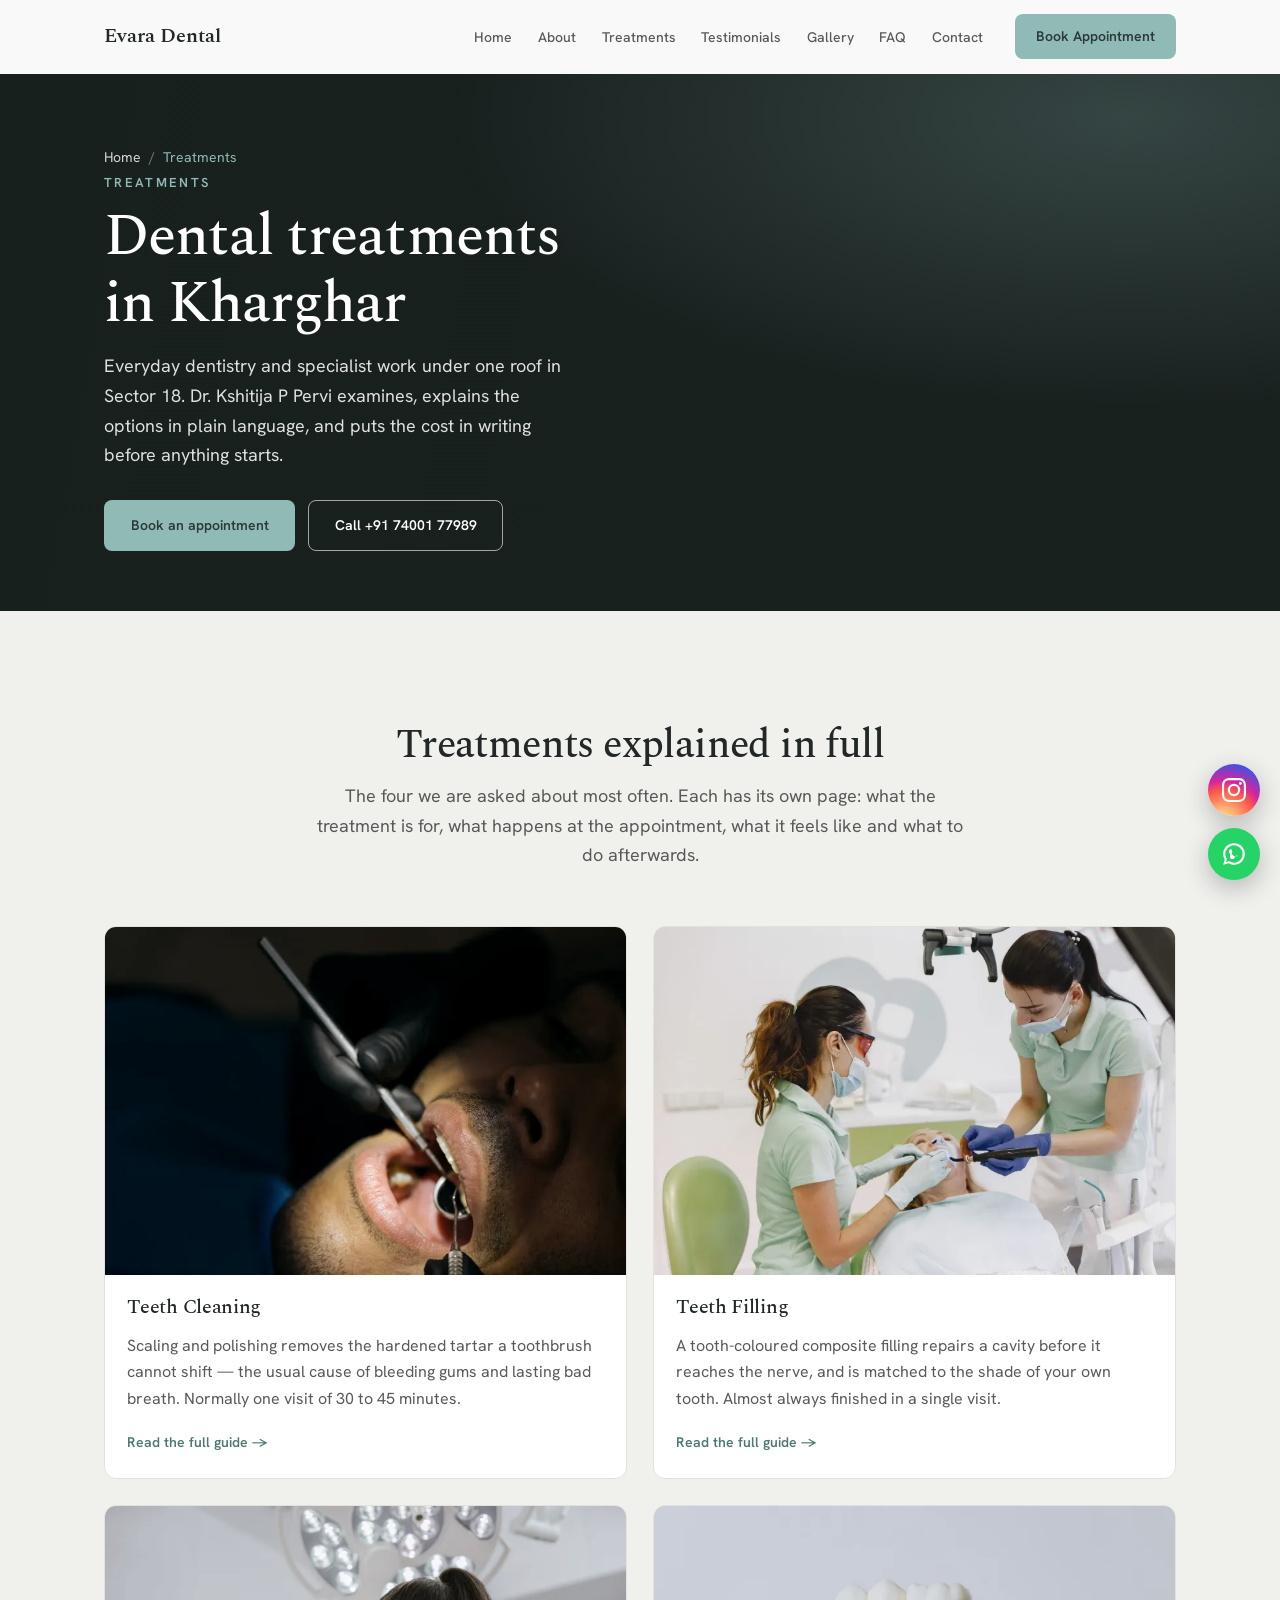
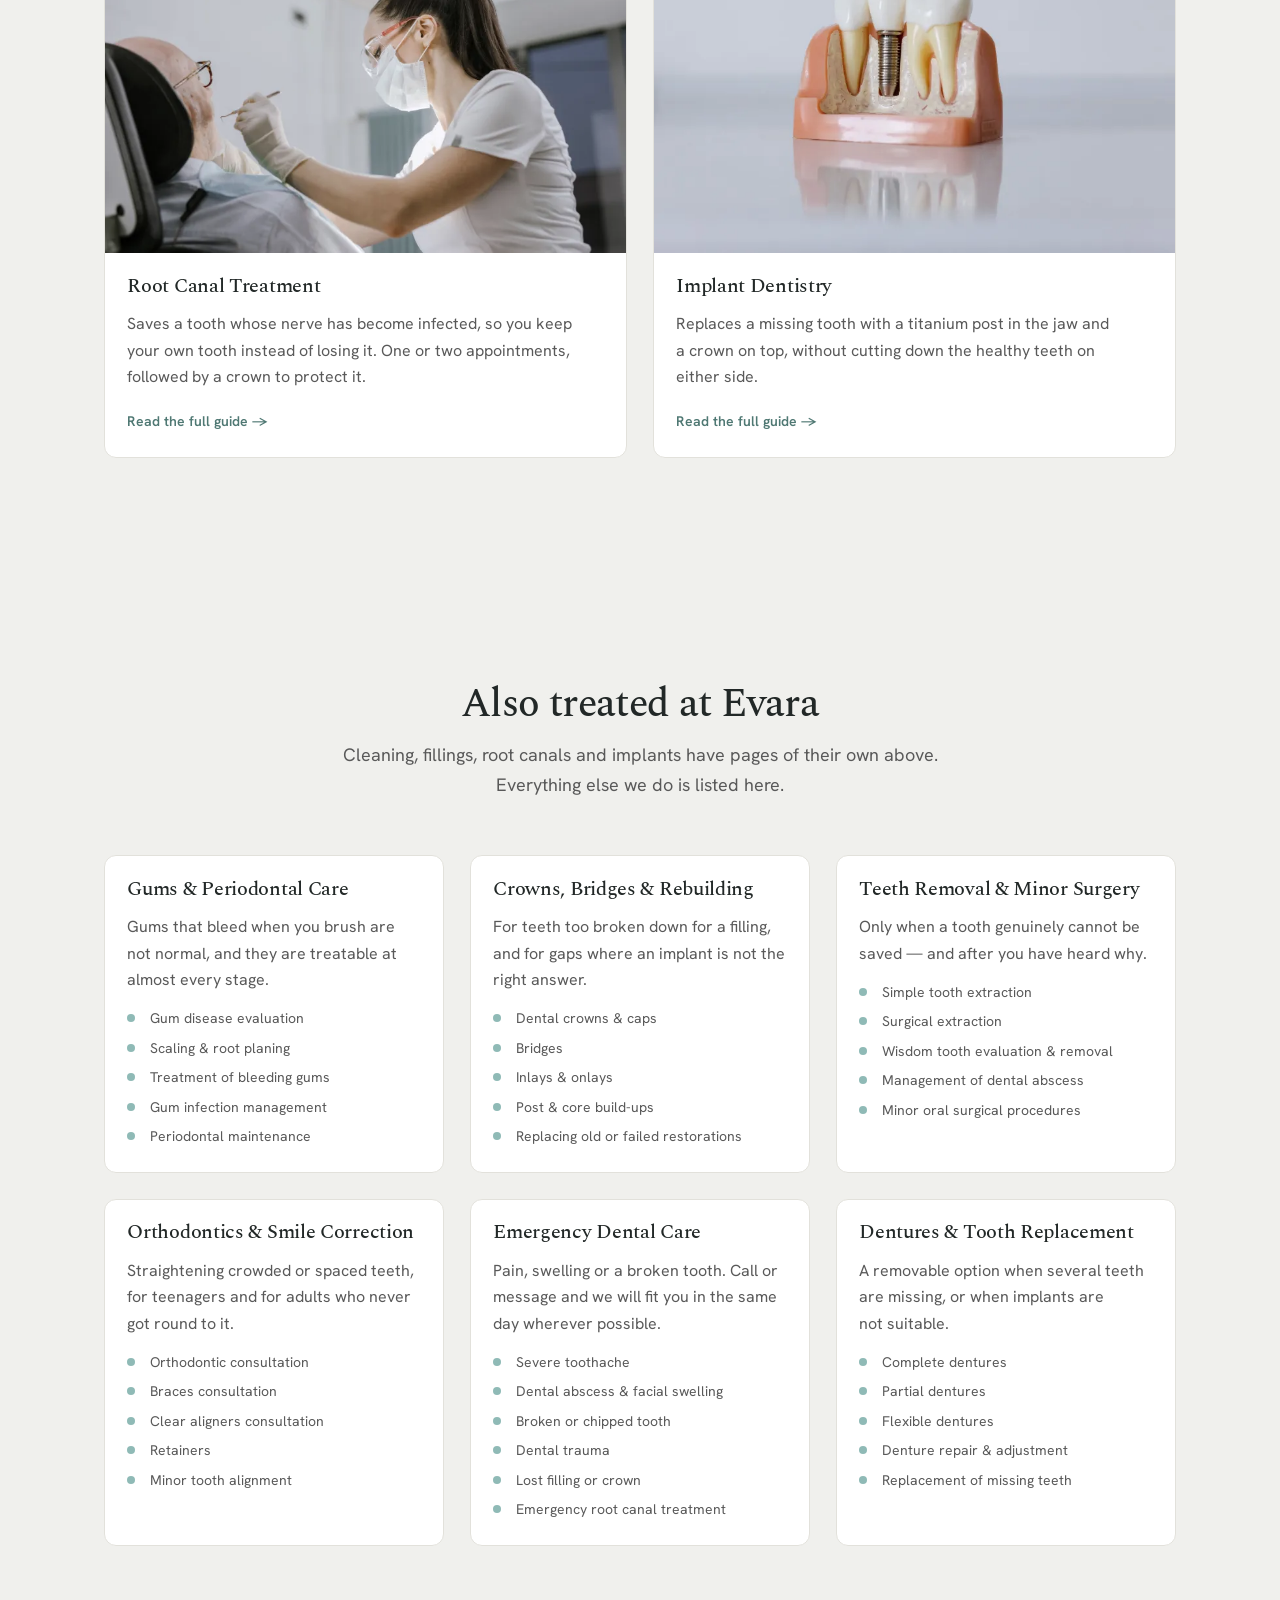
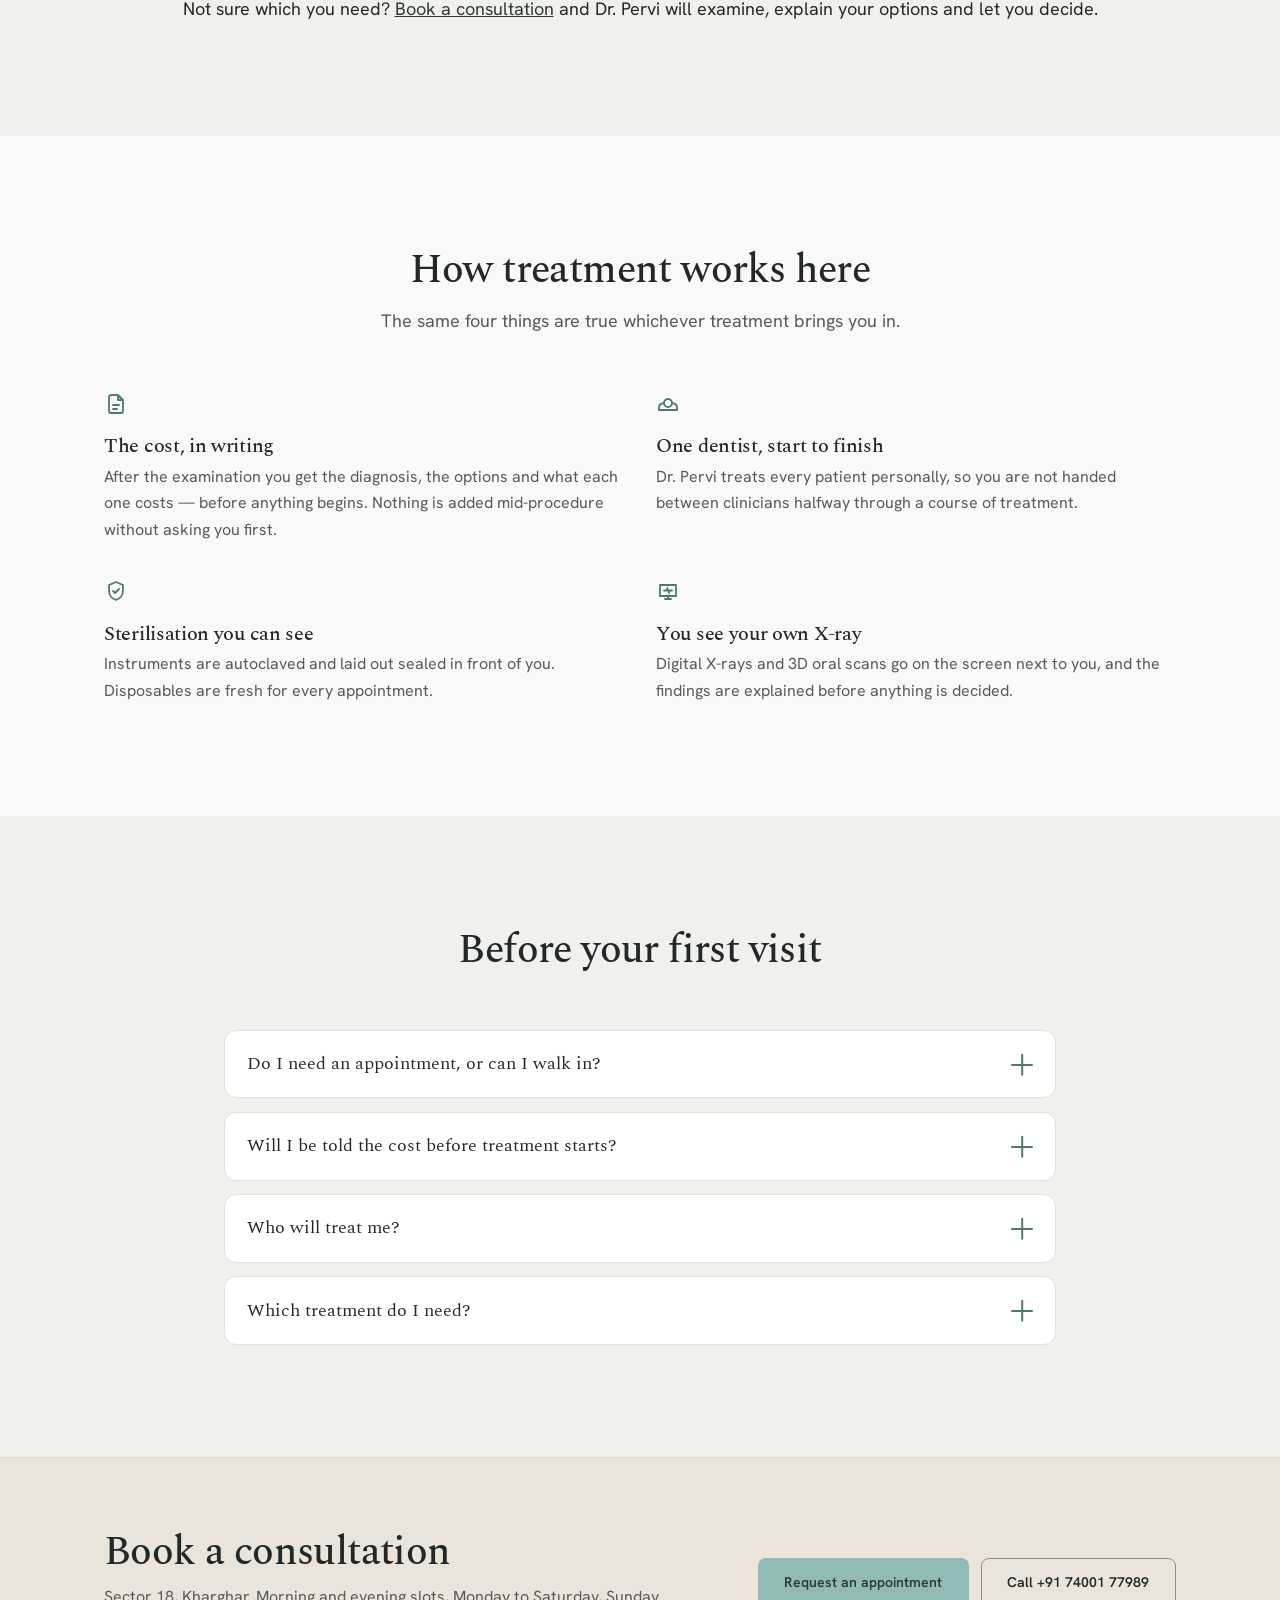
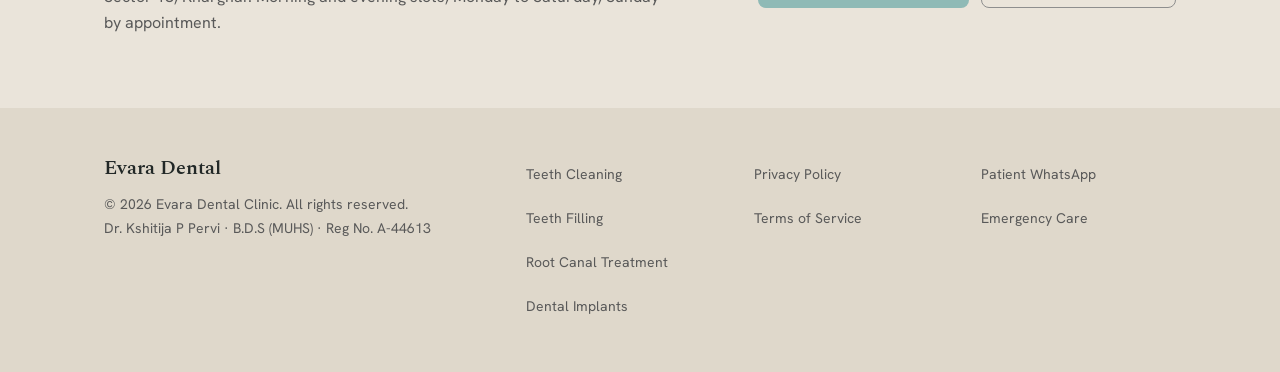
==== services/index.html @ c9665bb3 "Add detailed treatment pages for SEO Adds a treatments hub (services/index.html) and four long-form " ====
<!DOCTYPE html>
<html lang="en">
<head>
  <meta charset="UTF-8">
  <meta name="viewport" content="width=device-width, initial-scale=1.0">
  <title>Dental Treatments in Kharghar | Evara Dental Clinic, Sector 18</title>
  <meta name="description" content="Every treatment offered at Evara Dental Clinic, Sector 18 Kharghar: teeth cleaning, tooth-coloured fillings, root canal treatment, dental implants, gum care, extractions, braces and emergency care.">
  <!-- Self-referencing relative canonical: the clinic has not settled on a
       domain yet. Once it has, make this and og:image absolute and add og:url. -->
  <link rel="canonical" href="index.html">
  <meta property="og:type" content="website">
  <meta property="og:site_name" content="Evara Dental Clinic">
  <meta property="og:title" content="Dental Treatments in Kharghar | Evara Dental Clinic">
  <meta property="og:description" content="Everyday dentistry and specialist treatment under one roof in Sector 18, Kharghar, with Dr. Kshitija P Pervi.">
  <meta property="og:image" content="../images/services/hero-teeth-cleaning-1600.webp">
  <meta name="twitter:card" content="summary_large_image">
  <link rel="preconnect" href="https://fonts.googleapis.com">
  <link rel="preconnect" href="https://fonts.gstatic.com" crossorigin>
  <link href="https://fonts.googleapis.com/css2?family=Spectral:ital,wght@0,400;0,500;0,600;1,400&family=Hanken+Grotesk:wght@400;500;600&display=swap" rel="stylesheet">
  <link rel="stylesheet" href="../styles.css">
  <link rel="icon" type="image/svg+xml" href='data:image/svg+xml,<svg xmlns="http://www.w3.org/2000/svg" viewBox="0 0 32 32"><path d="M16 3C11 3 7 6.5 7 11.5c0 3.5 1.5 5.5 2.2 8.2.7 2.7 1 8.3 3.3 8.3 2 0 1.4-4.5 3.5-4.5s1.5 4.5 3.5 4.5c2.3 0 2.6-5.6 3.3-8.3.7-2.7 2.2-4.7 2.2-8.2C25 6.5 21 3 16 3z" fill="none" stroke="%232C3937" stroke-width="2"/></svg>'>

  <script type="application/ld+json">
  {
    "@context": "https://schema.org",
    "@graph": [
      {
        "@type": "Dentist",
        "name": "Evara Dental Clinic",
        "description": "Family dental clinic in Sector 18, Kharghar, Navi Mumbai, run by Dr. Kshitija P Pervi, B.D.S (MUHS).",
        "address": {
          "@type": "PostalAddress",
          "streetAddress": "Shop No. 07, Sector 18",
          "addressLocality": "Kharghar",
          "addressRegion": "Navi Mumbai, Maharashtra",
          "postalCode": "410210",
          "addressCountry": "IN"
        },
        "telephone": "+91-74001-77989",
        "sameAs": ["https://www.instagram.com/evara_dental_clinic"],
        "employee": {
          "@type": "Dentist",
          "name": "Dr. Kshitija P Pervi",
          "honorificSuffix": "B.D.S (MUHS)",
          "identifier": "Reg No. A-44613"
        }
      },
      {
        "@type": "BreadcrumbList",
        "itemListElement": [
          { "@type": "ListItem", "position": 1, "name": "Home", "item": "../index.html" },
          { "@type": "ListItem", "position": 2, "name": "Treatments" }
        ]
      },
      {
        "@type": "ItemList",
        "name": "Dental treatments at Evara Dental Clinic",
        "itemListElement": [
          { "@type": "ListItem", "position": 1, "name": "Teeth cleaning (scaling and polishing)", "url": "teeth-cleaning.html" },
          { "@type": "ListItem", "position": 2, "name": "Teeth filling (tooth-coloured fillings)", "url": "teeth-filling.html" },
          { "@type": "ListItem", "position": 3, "name": "Root canal treatment", "url": "root-canal-treatment.html" },
          { "@type": "ListItem", "position": 4, "name": "Dental implants", "url": "dental-implants.html" }
        ]
      },
      {
        "@type": "FAQPage",
        "mainEntity": [
          {
            "@type": "Question",
            "name": "Do I need an appointment, or can I walk in?",
            "acceptedAnswer": { "@type": "Answer", "text": "Booking ahead is best, because appointments are unhurried and slots are held for one patient at a time. Dental emergencies are different: call or message on WhatsApp and we will fit you in the same day wherever possible." }
          },
          {
            "@type": "Question",
            "name": "Will I be told the cost before treatment starts?",
            "acceptedAnswer": { "@type": "Answer", "text": "Yes. After the examination you get the diagnosis, the options and the cost of each in writing, before anything begins. Nothing is added during a procedure without asking you first." }
          },
          {
            "@type": "Question",
            "name": "Who will treat me?",
            "acceptedAnswer": { "@type": "Answer", "text": "Dr. Kshitija P Pervi, B.D.S (MUHS), treats every patient personally from diagnosis to follow-up. You are not handed between clinicians halfway through a course of treatment." }
          },
          {
            "@type": "Question",
            "name": "Which treatment do I need?",
            "acceptedAnswer": { "@type": "Answer", "text": "That is what the first appointment is for. An examination and, where it is useful, a digital X-ray show what is actually going on. You will see the X-ray yourself and hear the options in plain language before you decide." }
          }
        ]
      }
    ]
  }
  </script>
</head>
<body>

  <a class="skip-link" href="#main">Skip to content</a>

  <div class="scroll-progress" aria-hidden="true"><span id="scrollProgressBar"></span></div>

  <!-- ======================= NAVIGATION ======================= -->
  <header class="site-header" id="siteHeader">
    <nav class="nav" aria-label="Main">
      <a href="../index.html" class="brand">Evara Dental</a>

      <button class="nav-toggle" id="navToggle" aria-expanded="false" aria-controls="navMenu">
        <span class="nav-toggle-bar"></span>
        <span class="nav-toggle-bar"></span>
        <span class="sr-only">Open menu</span>
      </button>

      <div class="nav-menu" id="navMenu">
        <ul class="nav-links">
          <li><a href="../index.html">Home</a></li>
          <li><a href="../index.html#about">About</a></li>
          <li><a href="index.html" class="active" aria-current="page">Treatments</a></li>
          <li><a href="../index.html#testimonials">Testimonials</a></li>
          <li><a href="../index.html#gallery">Gallery</a></li>
          <li><a href="../index.html#faq">FAQ</a></li>
          <li><a href="../index.html#contact">Contact</a></li>
        </ul>
        <a href="../index.html#contact" class="btn btn-primary nav-cta">Book Appointment</a>
      </div>
    </nav>
  </header>

  <main id="main">

    <!-- ======================= HERO ======================= -->
    <section class="page-hero page-hero--plain">
      <div class="container">
        <div class="page-hero-copy">
          <nav class="breadcrumb" aria-label="Breadcrumb">
            <ol>
              <li><a href="../index.html">Home</a></li>
              <li><span aria-current="page">Treatments</span></li>
            </ol>
          </nav>
          <span class="pill">Treatments</span>
          <h1>Dental treatments in Kharghar</h1>
          <p class="page-hero-lead">Everyday dentistry and specialist work under one roof in Sector 18. Dr. Kshitija P Pervi examines, explains the options in plain language, and puts the cost in writing before anything starts.</p>
          <div class="hero-actions">
            <a href="../index.html#contact" class="btn btn-primary">Book an appointment</a>
            <a href="tel:+917400177989" class="btn btn-outline btn-outline--light">Call +91 74001 77989</a>
          </div>
        </div>
      </div>
    </section>

    <!-- ======================= DETAILED TREATMENTS ======================= -->
    <section class="services" id="detailed" aria-labelledby="detailedTitle">
      <div class="container">
        <div class="section-head">
          <h2 id="detailedTitle">Treatments explained in full</h2>
          <p>The four we are asked about most often. Each has its own page: what the treatment is for, what happens at the appointment, what it feels like and what to do afterwards.</p>
        </div>

        <div class="service-grid service-grid--feature">

          <article class="service-card service-card--linked">
            <div class="service-media">
              <picture>
                <source type="image/webp" sizes="(max-width:560px) 100vw, 46vw"
                        srcset="../images/services/3-general-500.webp 500w, ../images/services/3-general.webp 800w">
                <img src="../images/services/3-general.webp" alt="A patient having a dental check-up and scan at the clinic" loading="lazy" decoding="async">
              </picture>
            </div>
            <div class="service-body">
              <h3><a href="teeth-cleaning.html">Teeth Cleaning</a></h3>
              <p>Scaling and polishing removes the hardened tartar a toothbrush cannot shift &mdash; the usual cause of bleeding gums and lasting bad breath. Normally one visit of 30 to 45 minutes.</p>
              <span class="service-more">Read the full guide &rarr;</span>
            </div>
          </article>

          <article class="service-card service-card--linked">
            <div class="service-media">
              <picture>
                <source type="image/webp" sizes="(max-width:560px) 100vw, 46vw"
                        srcset="../images/services/1-restorative-500.webp 500w, ../images/services/1-restorative.webp 800w">
                <img src="../images/services/1-restorative.webp" alt="A dentist placing a tooth-coloured filling for a patient" loading="lazy" decoding="async">
              </picture>
            </div>
            <div class="service-body">
              <h3><a href="teeth-filling.html">Teeth Filling</a></h3>
              <p>A tooth-coloured composite filling repairs a cavity before it reaches the nerve, and is matched to the shade of your own tooth. Almost always finished in a single visit.</p>
              <span class="service-more">Read the full guide &rarr;</span>
            </div>
          </article>

          <article class="service-card service-card--linked">
            <div class="service-media">
              <picture>
                <source type="image/webp" sizes="(max-width:560px) 100vw, 46vw"
                        srcset="../images/services/2-rootcanal-500.webp 500w, ../images/services/2-rootcanal.webp 800w">
                <img src="../images/services/2-rootcanal.webp" alt="A dentist performing root canal treatment on a patient" loading="lazy" decoding="async">
              </picture>
            </div>
            <div class="service-body">
              <h3><a href="root-canal-treatment.html">Root Canal Treatment</a></h3>
              <p>Saves a tooth whose nerve has become infected, so you keep your own tooth instead of losing it. One or two appointments, followed by a crown to protect it.</p>
              <span class="service-more">Read the full guide &rarr;</span>
            </div>
          </article>

          <article class="service-card service-card--linked">
            <div class="service-media">
              <picture>
                <source type="image/webp" sizes="(max-width:560px) 100vw, 46vw"
                        srcset="../images/services/9-implant-500.webp 500w, ../images/services/9-implant.webp 800w">
                <img src="../images/services/9-implant.webp" alt="A dental implant model showing an implant between natural teeth" loading="lazy" decoding="async">
              </picture>
            </div>
            <div class="service-body">
              <h3><a href="dental-implants.html">Implant Dentistry</a></h3>
              <p>Replaces a missing tooth with a titanium post in the jaw and a crown on top, without cutting down the healthy teeth on either side.</p>
              <span class="service-more">Read the full guide &rarr;</span>
            </div>
          </article>

        </div>
      </div>
    </section>

    <!-- ======================= EVERYTHING ELSE ======================= -->
    <section class="services band-beige" id="more" aria-labelledby="moreTitle">
      <div class="container">
        <div class="section-head">
          <h2 id="moreTitle">Also treated at Evara</h2>
          <p>Cleaning, fillings, root canals and implants have pages of their own above. Everything else we do is listed here.</p>
        </div>

        <div class="service-grid">

          <article class="service-card">
            <div class="service-body">
              <h3>Gums &amp; Periodontal Care</h3>
              <p>Gums that bleed when you brush are not normal, and they are treatable at almost every stage.</p>
              <ul class="service-list">
                <li>Gum disease evaluation</li>
                <li>Scaling &amp; root planing</li>
                <li>Treatment of bleeding gums</li>
                <li>Gum infection management</li>
                <li>Periodontal maintenance</li>
              </ul>
            </div>
          </article>

          <article class="service-card">
            <div class="service-body">
              <h3>Crowns, Bridges &amp; Rebuilding</h3>
              <p>For teeth too broken down for a filling, and for gaps where an implant is not the right answer.</p>
              <ul class="service-list">
                <li>Dental crowns &amp; caps</li>
                <li>Bridges</li>
                <li>Inlays &amp; onlays</li>
                <li>Post &amp; core build-ups</li>
                <li>Replacing old or failed restorations</li>
              </ul>
            </div>
          </article>

          <article class="service-card">
            <div class="service-body">
              <h3>Teeth Removal &amp; Minor Surgery</h3>
              <p>Only when a tooth genuinely cannot be saved &mdash; and after you have heard why.</p>
              <ul class="service-list">
                <li>Simple tooth extraction</li>
                <li>Surgical extraction</li>
                <li>Wisdom tooth evaluation &amp; removal</li>
                <li>Management of dental abscess</li>
                <li>Minor oral surgical procedures</li>
              </ul>
            </div>
          </article>

          <article class="service-card">
            <div class="service-body">
              <h3>Orthodontics &amp; Smile Correction</h3>
              <p>Straightening crowded or spaced teeth, for teenagers and for adults who never got round to it.</p>
              <ul class="service-list">
                <li>Orthodontic consultation</li>
                <li>Braces consultation</li>
                <li>Clear aligners consultation</li>
                <li>Retainers</li>
                <li>Minor tooth alignment</li>
              </ul>
            </div>
          </article>

          <article class="service-card">
            <div class="service-body">
              <h3>Emergency Dental Care</h3>
              <p>Pain, swelling or a broken tooth. Call or message and we will fit you in the same day wherever possible.</p>
              <ul class="service-list">
                <li>Severe toothache</li>
                <li>Dental abscess &amp; facial swelling</li>
                <li>Broken or chipped tooth</li>
                <li>Dental trauma</li>
                <li>Lost filling or crown</li>
                <li>Emergency root canal treatment</li>
              </ul>
            </div>
          </article>

          <article class="service-card">
            <div class="service-body">
              <h3>Dentures &amp; Tooth Replacement</h3>
              <p>A removable option when several teeth are missing, or when implants are not suitable.</p>
              <ul class="service-list">
                <li>Complete dentures</li>
                <li>Partial dentures</li>
                <li>Flexible dentures</li>
                <li>Denture repair &amp; adjustment</li>
                <li>Replacement of missing teeth</li>
              </ul>
            </div>
          </article>

        </div>

        <p class="services-cta">Not sure which you need? <a href="../index.html#contact">Book a consultation</a> and Dr. Pervi will examine, explain your options and let you decide.</p>
      </div>
    </section>

    <!-- ======================= HOW WE WORK ======================= -->
    <section class="features" aria-labelledby="howTitle">
      <div class="container">
        <div class="section-head">
          <h2 id="howTitle">How treatment works here</h2>
          <p>The same four things are true whichever treatment brings you in.</p>
        </div>
        <div class="feature-list">
          <div class="feature">
            <svg viewBox="0 0 24 24" aria-hidden="true"><path fill="none" stroke="currentColor" stroke-width="1.8" stroke-linecap="round" stroke-linejoin="round" d="M14 3H7a2 2 0 0 0-2 2v14a2 2 0 0 0 2 2h10a2 2 0 0 0 2-2V8zm0 0v5h5M9 13h6m-6 4h4"/></svg>
            <h3>The cost, in writing</h3>
            <p>After the examination you get the diagnosis, the options and what each one costs &mdash; before anything begins. Nothing is added mid-procedure without asking you first.</p>
          </div>
          <div class="feature">
            <svg viewBox="0 0 24 24" aria-hidden="true"><path fill="none" stroke="currentColor" stroke-width="1.8" stroke-linecap="round" stroke-linejoin="round" d="M16 11a4 4 0 1 0-8 0m8 0a4 4 0 0 1-8 0m8 0c2.8.6 5 2 5 4v3H3v-3c0-2 2.2-3.4 5-4"/></svg>
            <h3>One dentist, start to finish</h3>
            <p>Dr. Pervi treats every patient personally, so you are not handed between clinicians halfway through a course of treatment.</p>
          </div>
          <div class="feature">
            <svg viewBox="0 0 24 24" aria-hidden="true"><path fill="none" stroke="currentColor" stroke-width="1.8" stroke-linecap="round" stroke-linejoin="round" d="M12 3l7 3v5.5c0 4.3-2.9 8.2-7 9.5-4.1-1.3-7-5.2-7-9.5V6z"/><path fill="none" stroke="currentColor" stroke-width="1.8" stroke-linecap="round" stroke-linejoin="round" d="M9 12l2 2 4-4"/></svg>
            <h3>Sterilisation you can see</h3>
            <p>Instruments are autoclaved and laid out sealed in front of you. Disposables are fresh for every appointment.</p>
          </div>
          <div class="feature">
            <svg viewBox="0 0 24 24" aria-hidden="true"><path fill="none" stroke="currentColor" stroke-width="1.8" stroke-linecap="round" stroke-linejoin="round" d="M4 6h16v11H4zM9 20h6M12 17v3"/><path fill="none" stroke="currentColor" stroke-width="1.8" stroke-linecap="round" d="M8 11.5h2.5l1-2 1.5 4 1-2H16"/></svg>
            <h3>You see your own X-ray</h3>
            <p>Digital X-rays and 3D oral scans go on the screen next to you, and the findings are explained before anything is decided.</p>
          </div>
        </div>
      </div>
    </section>

    <!-- ======================= FAQ ======================= -->
    <section class="faq band-alt" id="visit-faq" aria-labelledby="faqTitle">
      <div class="container">
        <div class="section-head">
          <h2 id="faqTitle">Before your first visit</h2>
        </div>
        <div class="faq-list">

          <details class="faq-item">
            <summary>
              Do I need an appointment, or can I walk in?
              <span class="faq-mark" aria-hidden="true"></span>
            </summary>
            <div class="faq-answer"><div>
              <p>Booking ahead is best, because appointments are unhurried and the slot is held for one patient at a time. Dental emergencies are the exception: <a href="tel:+917400177989">call</a> or <a href="https://wa.me/917400177989" target="_blank" rel="noopener">message on WhatsApp</a> and we will fit you in the same day wherever possible.</p>
            </div></div>
          </details>

          <details class="faq-item">
            <summary>
              Will I be told the cost before treatment starts?
              <span class="faq-mark" aria-hidden="true"></span>
            </summary>
            <div class="faq-answer"><div>
              <p>Yes. After the examination you get the diagnosis, the options and the cost of each in writing, before anything begins. If a treatment needs several visits, you will know how many and what each one covers.</p>
            </div></div>
          </details>

          <details class="faq-item">
            <summary>
              Who will treat me?
              <span class="faq-mark" aria-hidden="true"></span>
            </summary>
            <div class="faq-answer"><div>
              <p>Dr. Kshitija P Pervi, B.D.S (MUHS), Reg No. A-44613, treats every patient personally from diagnosis to follow-up.</p>
            </div></div>
          </details>

          <details class="faq-item">
            <summary>
              Which treatment do I need?
              <span class="faq-mark" aria-hidden="true"></span>
            </summary>
            <div class="faq-answer"><div>
              <p>That is what the first appointment is for. An examination and, where it helps, a digital X-ray show what is actually going on. You will see the X-ray yourself and hear the options in plain language before you decide anything.</p>
            </div></div>
          </details>

        </div>
      </div>
    </section>

    <!-- ======================= CTA ======================= -->
    <section class="cta-band">
      <div class="container cta-inner">
        <div>
          <h2>Book a consultation</h2>
          <p>Sector 18, Kharghar. Morning and evening slots, Monday to Saturday, Sunday by appointment.</p>
        </div>
        <div class="cta-actions">
          <a href="../index.html#contact" class="btn btn-primary">Request an appointment</a>
          <a href="tel:+917400177989" class="btn btn-outline">Call +91 74001 77989</a>
        </div>
      </div>
    </section>

  </main>

  <!-- ======================= FOOTER ======================= -->
  <footer class="site-footer">
    <div class="container footer-grid">
      <div>
        <p class="footer-brand">Evara Dental</p>
        <p class="footer-fine">&copy; <span id="year">2026</span> Evara Dental Clinic. All rights reserved.</p>
        <p class="footer-fine">Dr. Kshitija P Pervi &middot; B.D.S (MUHS) &middot; Reg No. A-44613</p>
      </div>
      <nav class="footer-col" aria-label="Treatments">
        <a href="teeth-cleaning.html">Teeth Cleaning</a>
        <a href="teeth-filling.html">Teeth Filling</a>
        <a href="root-canal-treatment.html">Root Canal Treatment</a>
        <a href="dental-implants.html">Dental Implants</a>
      </nav>
      <nav class="footer-col" aria-label="Legal">
        <a href="#">Privacy Policy</a>
        <a href="#">Terms of Service</a>
      </nav>
      <nav class="footer-col" aria-label="Patient links">
        <a href="https://wa.me/917400177989" target="_blank" rel="noopener">Patient WhatsApp</a>
        <a href="tel:+917400177989">Emergency Care</a>
      </nav>
    </div>
  </footer>

  <div class="fab-stack">
    <a href="https://www.instagram.com/evara_dental_clinic" class="fab fab-instagram" target="_blank" rel="noopener" aria-label="Follow Evara Dental Clinic on Instagram">
      <svg viewBox="0 0 24 24" width="24" height="24" aria-hidden="true"><path fill="currentColor" d="M12 2.2c3.2 0 3.6 0 4.9.1 1.2.1 1.8.2 2.2.4.6.2 1 .5 1.4.9.4.4.7.8.9 1.4.2.4.4 1 .4 2.2.1 1.3.1 1.7.1 4.9s0 3.6-.1 4.9c-.1 1.2-.2 1.8-.4 2.2-.2.6-.5 1-.9 1.4-.4.4-.8.7-1.4.9-.4.2-1 .4-2.2.4-1.3.1-1.7.1-4.9.1s-3.6 0-4.9-.1c-1.2-.1-1.8-.2-2.2-.4-.6-.2-1-.5-1.4-.9-.4-.4-.7-.8-.9-1.4-.2-.4-.4-1-.4-2.2-.1-1.3-.1-1.7-.1-4.9s0-3.6.1-4.9c.1-1.2.2-1.8.4-2.2.2-.6.5-1 .9-1.4.4-.4.8-.7 1.4-.9.4-.2 1-.4 2.2-.4 1.3-.1 1.7-.1 4.9-.1m0-2.2C8.7 0 8.3 0 7 .1 5.7.2 4.9.4 4.1.7c-.8.3-1.5.7-2.1 1.4C1.3 2.7.9 3.4.6 4.2.3 4.9.1 5.8.1 7 0 8.3 0 8.7 0 12s0 3.7.1 5c.1 1.2.3 2.1.6 2.8.3.8.7 1.5 1.4 2.1.6.6 1.3 1.1 2.1 1.4.7.3 1.6.5 2.8.6 1.3.1 1.7.1 5 .1s3.7 0 5-.1c1.2-.1 2.1-.3 2.8-.6.8-.3 1.5-.7 2.1-1.4.6-.6 1.1-1.3 1.4-2.1.3-.7.5-1.6.6-2.8.1-1.3.1-1.7.1-5s0-3.7-.1-5c-.1-1.2-.3-2.1-.6-2.8-.3-.8-.7-1.5-1.4-2.1C21.3 1.3 20.6.9 19.8.6 19.1.3 18.2.1 17 .1 15.7 0 15.3 0 12 0zm0 5.8a6.2 6.2 0 1 0 0 12.4 6.2 6.2 0 0 0 0-12.4zM12 16a4 4 0 1 1 0-8 4 4 0 0 1 0 8zm6.4-11.9a1.4 1.4 0 1 0 0 2.9 1.4 1.4 0 0 0 0-2.9z"/></svg>
    </a>
    <a href="https://wa.me/917400177989?text=Hello%20Evara%20Dental%20Clinic%2C%20I%27d%20like%20to%20book%20an%20appointment."
       class="fab fab-whatsapp" target="_blank" rel="noopener" aria-label="Chat with Evara Dental Clinic on WhatsApp">
      <svg viewBox="0 0 24 24" width="26" height="26" aria-hidden="true"><path fill="currentColor" d="M12 2A10 10 0 0 0 2 12a9.9 9.9 0 0 0 1.5 5.3L2 22l4.9-1.4A10 10 0 1 0 12 2m0 18a8 8 0 0 1-4.2-1.2l-.3-.2-2.9.8.8-2.8-.2-.3A8 8 0 1 1 12 20m4.4-5.9c-.2-.1-1.4-.7-1.6-.8s-.4-.1-.5.1-.6.8-.8.9-.3.2-.5 0a6.5 6.5 0 0 1-1.9-1.2 7.3 7.3 0 0 1-1.3-1.6c-.1-.2 0-.4.1-.5l.4-.4a1.8 1.8 0 0 0 .2-.4.4.4 0 0 0 0-.4c0-.1-.5-1.3-.7-1.8s-.4-.4-.5-.4h-.5a.9.9 0 0 0-.6.3 2.6 2.6 0 0 0-.8 1.9 4.5 4.5 0 0 0 1 2.4A10.4 10.4 0 0 0 8.5 16a13 13 0 0 0 1.3.5 3.1 3.1 0 0 0 1.4.1 2.3 2.3 0 0 0 1.5-1.1 1.9 1.9 0 0 0 .1-1.1c0-.1-.2-.2-.4-.3"/></svg>
    </a>
  </div>

  <script src="../script.js"></script>
</body>
</html>
---- styles.css ----
/* ==========================================================================
   Evara Dental Clinic — Lumina reference layout with the client's exact
   style-guide tokens, tuned to clear WCAG AA contrast.
   Noto Serif headlines, Hanken Grotesk body.
   ========================================================================== */

:root {
  /* color — client style guide, with text/icon values darkened to clear WCAG AA.
     Guide values kept verbatim wherever they are used as FILLS (dark content on
     top passes); darkened only where the color itself had to carry contrast. */
  --neutral:    #F8F9F8;   /* Neutral: page background (guide) */
  --sage:       #8FBAB6;   /* Primary: fills — buttons, pills, icon chips (guide) */
  --sage-hover: #7BA9A4;   /* Primary, pressed */
  --sage-ink:   #4F7873;   /* Primary, darkened: icons + stars that carry meaning */
  --gray:       #595959;   /* Secondary, darkened from #7A7A7A: body text */
  --beige:      #EAE4DA;   /* Tertiary: bands, portrait bg (guide) */
  --beige-deep: #DFD8CB;   /* darker tertiary: footer */
  --surface-alt:#F0F0ED;   /* treatments band */
  --white:      #FFFFFF;
  --dark:       #2C3937;   /* buttons / inverted, from the guide's primary button */
  --dark-hover: #202B29;
  --ink:        #222827;   /* headings */
  --line:       #E2E1DB;   /* decorative hairlines (cards, dividers) */
  --line-strong:#8E8E8E;   /* borders that identify a control (inputs, outline btn) */
  --error:      #A33B2A;
  --placeholder:#6B6B6B;

  /* type families — client style guide; not swapped. Metric-matched fallbacks
     (defined below) sit ahead of the system fonts to minimise load shift. */
  --font-display: "Spectral", "Spectral Fallback", Georgia, serif;
  --font-body: "Hanken Grotesk", "Hanken Fallback", "Segoe UI", system-ui, sans-serif;

  /* type scale — practical ramp anchored at 1rem/16px body, strong contrast at
     the display end. Only the two headline steps are fluid; everything else is
     fixed so the layout stays predictable. Semantic names, never by-value. */
  --text-xs:   0.8125rem;  /* 13px — uppercase pills + form labels */
  --text-sm:   0.875rem;   /* 14px — nav, captions, metadata, buttons */
  --text-base: 1rem;       /* 16px — body (WCAG floor; stops iOS input zoom) */
  --text-md:   1.125rem;   /* 18px — lead lines, pull quote */
  --text-lg:   1.25rem;    /* 20px — card headings */
  --text-xl:   1.5rem;     /* 24px — panel titles */
  --text-2xl:  clamp(1.9rem, 1.4rem + 2vw, 2.5rem);    /* section headings */
  --text-3xl:  clamp(2.5rem, 1.6rem + 3.6vw, 3.6rem);  /* hero */

  /* rhythm */
  --space-section: clamp(4rem, 9vw, 7rem);
  --container: 72rem;
  --radius: 12px;
  --radius-lg: 16px;

  /* z-index scale */
  --z-header: 10;
  --z-fab: 20;
  --z-skip: 100;

  /* motion — the clinic's promise is "unhurried", so everything decelerates
     into place and nothing overshoots. No bounce, no elastic, anywhere. */
  --ease-out-quart: cubic-bezier(0.25, 1, 0.5, 1);
  --ease-out-expo:  cubic-bezier(0.16, 1, 0.3, 1);
  --dur-press:  120ms;   /* presses and colour shifts: under the 80-150ms feel-instant band */
  --dur-state:  260ms;   /* hovers, focus rings, menu items */
  --dur-layout: 400ms;   /* menu open, card lift */
  --dur-enter:  700ms;   /* entrances, deliberately slow for a nervous audience */
}

/* Metric-matched fallbacks: hold the fallback close to the web font's box so
   text does not reflow when Noto Serif / Hanken Grotesk swap in. Values are
   approximate; tune with Fontaine if a measured CLS pass is ever run. */
@font-face {
  font-family: "Hanken Fallback";
  src: local("Segoe UI"), local("Arial");
  size-adjust: 105%;
  ascent-override: 90%;
  descent-override: 23.5%;
  line-gap-override: 0%;
}
@font-face {
  font-family: "Spectral Fallback";
  src: local("Georgia");
  size-adjust: 100%;
  ascent-override: 92%;
  descent-override: 24%;
  line-gap-override: 0%;
}

/* ---------- reset ---------- */
*, *::before, *::after { box-sizing: border-box; }
body { margin: 0; }
img { max-width: 100%; display: block; }
/* <picture> is only a source selector; let the <img> lay out as if direct child */
picture { display: contents; }
h1, h2, h3, p, ul, ol, dl, figure, blockquote { margin: 0; }

html {
  scroll-behavior: smooth;
  scroll-padding-top: 5rem;
}

body {
  font-family: var(--font-body);
  font-size: var(--text-base);
  line-height: 1.65;
  color: var(--gray);
  background: var(--neutral);
  -webkit-font-smoothing: antialiased;
  font-optical-sizing: auto;
  font-kerning: normal;
  text-rendering: optimizeLegibility;
}

.sr-only {
  position: absolute; width: 1px; height: 1px;
  padding: 0; margin: -1px; overflow: hidden;
  clip: rect(0 0 0 0); white-space: nowrap; border: 0;
}

.skip-link {
  position: absolute;
  left: 0.75rem;
  top: -100%;
  z-index: var(--z-skip);
  padding: 0.75rem 1.25rem;
  background: var(--dark);
  color: var(--white);
  font-size: var(--text-sm);
  font-weight: 600;
  border-radius: 0 0 8px 8px;
  text-decoration: none;
}
.skip-link:focus { top: 0; }

.container {
  max-width: var(--container);
  margin-inline: auto;
  padding-inline: clamp(1.25rem, 4vw, 2.5rem);
}

a { color: var(--dark); }

:focus-visible {
  outline: 3px solid var(--dark);
  outline-offset: 3px;
  border-radius: 2px;
}

::selection { background: var(--beige-deep); color: var(--ink); }

/* ---------- type ---------- */
h1, h2, h3 {
  font-family: var(--font-display);
  font-weight: 500;
  color: var(--ink);
  line-height: 1.15;
  letter-spacing: -0.015em;
  text-wrap: balance;
}
h2 { font-size: var(--text-2xl); }
p { max-width: 66ch; text-wrap: pretty; }

.pill {
  display: inline-block;
  font-size: var(--text-xs);
  font-weight: 600;
  letter-spacing: 0.14em;
  text-transform: uppercase;
  color: var(--dark);
  background: var(--sage);
  padding: 0.4rem 0.9rem;
  border-radius: 999px;
  margin-bottom: 1.1rem;
}

.section-head {
  text-align: center;
  margin-bottom: clamp(2.25rem, 5vw, 3.5rem);
}
.section-head p {
  margin: 0.75rem auto 0;
  font-size: var(--text-md);
}

.arrow-link {
  display: inline-flex;
  align-items: center;
  gap: 0.5rem;
  min-height: 44px;            /* WCAG 2.5.5 tap target */
  font-size: var(--text-sm);
  font-weight: 600;
  color: var(--dark);
  text-decoration: none;
  border-bottom: 1px solid transparent;
  transition: gap var(--dur-state) var(--ease-out-quart), border-color var(--dur-state) var(--ease-out-quart);
}
.arrow-link svg { width: 1.05rem; height: 1.05rem; }
.arrow-link:hover { gap: 0.8rem; border-bottom-color: var(--dark); }

/* ---------- buttons ---------- */
.btn {
  display: inline-flex;
  align-items: center;
  justify-content: center;
  gap: 0.5rem;
  padding: 0.8rem 1.6rem;
  border-radius: 8px;
  border: 1px solid transparent;
  font-family: var(--font-body);
  font-size: var(--text-sm);
  font-weight: 600;
  text-decoration: none;
  cursor: pointer;
  transition: background-color var(--dur-state) var(--ease-out-quart),
              color var(--dur-state) var(--ease-out-quart),
              border-color var(--dur-state) var(--ease-out-quart),
              box-shadow var(--dur-state) var(--ease-out-quart),
              transform var(--dur-press) var(--ease-out-quart);
}
.btn:hover { transform: translateY(-1px); }
.btn:active { transform: translateY(1px); transition-duration: var(--dur-press); }

.btn-primary {
  background: var(--sage);
  color: var(--dark);
}
.btn-primary:hover {
  background: var(--sage-hover);
  box-shadow: 0 6px 18px rgba(79, 120, 115, 0.28);
}

.btn-outline {
  background: transparent;
  color: var(--ink);
  border-color: var(--line-strong);
}
.btn-outline:hover { border-color: var(--dark); color: var(--dark); }

.btn-wide { width: 100%; }

/* ---------- shared media / split layouts ---------- */
.band-beige { background: var(--beige); }

.split-grid {
  display: grid;
  grid-template-columns: minmax(0, 1fr) minmax(0, 1fr);
  gap: clamp(2.5rem, 6vw, 5rem);
  align-items: center;
}
.split-media img {
  width: 100%;
  height: auto;          /* let aspect-ratio win over the width/height attrs */
  border-radius: var(--radius-lg);
  aspect-ratio: 5 / 4;
  object-fit: cover;
}
@media (max-width: 860px) {
  .split-grid { grid-template-columns: 1fr; }
}

/* ==========================================================================
   Header / navigation
   ========================================================================== */
.site-header {
  position: sticky;
  top: 0;
  z-index: var(--z-header);
  background: rgba(248, 249, 248, 0.92);
  backdrop-filter: blur(8px);
  border-bottom: 1px solid transparent;
  transition: border-color var(--dur-layout) var(--ease-out-quart),
              box-shadow var(--dur-layout) var(--ease-out-quart);
}
.site-header.scrolled {
  border-bottom-color: var(--line);
  box-shadow: 0 4px 20px rgba(34, 40, 39, 0.06);
}

.nav {
  max-width: var(--container);
  margin-inline: auto;
  padding: 0.9rem clamp(1.25rem, 4vw, 2.5rem);
  display: flex;
  align-items: center;
  justify-content: space-between;
  gap: 1rem;
}

.brand {
  font-family: var(--font-display);
  font-size: var(--text-lg);
  font-weight: 600;
  color: var(--ink);
  text-decoration: none;
}

.nav-menu {
  display: flex;
  align-items: center;
  gap: 2rem;
}
.nav-links {
  display: flex;
  gap: 1.6rem;
  list-style: none;
  margin: 0;
  padding: 0;
}
.nav-links a {
  position: relative;
  color: var(--gray);
  text-decoration: none;
  font-size: var(--text-sm);
  font-weight: 500;
  padding-block: 0.35rem;
  transition: color var(--dur-state) var(--ease-out-quart);
}
.nav-links a:hover { color: var(--ink); }
.nav-links a.active { color: var(--dark); }

/* Underline grows from the left rather than blinking on. Desktop only:
   on mobile the links use a bottom border as a list divider. */
@media (min-width: 861px) {
  .nav-links a::after {
    content: "";
    position: absolute;
    inset: auto 0 0 0;
    height: 2px;
    background: var(--dark);
    transform: scaleX(0);
    transform-origin: left;
    transition: transform var(--dur-state) var(--ease-out-quart);
  }
  .nav-links a:hover::after,
  .nav-links a.active::after { transform: scaleX(1); }
}
.nav-cta { padding: 0.6rem 1.25rem; font-size: var(--text-sm); }

.nav-toggle {
  display: none;
  flex-direction: column;
  align-items: center;
  justify-content: center;
  gap: 7px;
  width: 44px;                 /* WCAG 2.5.5 tap target */
  height: 44px;
  padding: 0;
  background: none;
  border: 0;
  cursor: pointer;
}
.nav-toggle-bar {
  width: 26px;
  height: 2px;
  background: var(--ink);
  transition: transform var(--dur-state) var(--ease-out-quart);
}
/* NB: the button's last child is the sr-only label, not a bar, so these must
   target the bars by position among the bars themselves. */
.nav-toggle[aria-expanded="true"] .nav-toggle-bar:nth-child(1) { transform: translateY(4.5px) rotate(45deg); }
.nav-toggle[aria-expanded="true"] .nav-toggle-bar:nth-child(2) { transform: translateY(-4.5px) rotate(-45deg); }

@media (max-width: 860px) {
  .nav-toggle { display: flex; }
  .nav-menu {
    position: absolute;
    top: 100%;
    left: 0;
    right: 0;
    flex-direction: column;
    align-items: stretch;
    gap: 0;
    padding: 0.5rem 1.5rem 1.5rem;
    background: var(--neutral);
    border-bottom: 1px solid var(--line);
    display: none;
  }
  .nav-menu.open {
    display: flex;
    animation: menu-in var(--dur-layout) var(--ease-out-quart) both;
  }
  @keyframes menu-in {
    from { opacity: 0; transform: translateY(-10px); }
    to   { opacity: 1; transform: none; }
  }
  /* Each row arrives just after the panel, so the menu unfolds. */
  .nav-menu.open .nav-links li,
  .nav-menu.open .nav-cta {
    animation: rise 380ms var(--ease-out-quart) both;
    animation-delay: calc(90ms + var(--i, 0) * 45ms);
  }
  .nav-links { flex-direction: column; gap: 0; }
  .nav-links a {
    display: block;
    padding: 0.85rem 0;
    font-size: var(--text-base);
    border-bottom: 1px solid var(--line);
  }
  .nav-cta { margin-top: 1.25rem; }
}

/* ==========================================================================
   Hero — full-bleed video background with the copy overlaid on a warm scrim
   ========================================================================== */
.hero--video {
  position: relative;
  overflow: hidden;
  display: flex;
  align-items: center;
  min-height: min(84vh, 720px);
  padding-block: clamp(4rem, 10vh, 7rem);
}

.hero-bg { position: absolute; inset: 0; z-index: 0; }
.hero-video {
  width: 100%;
  height: 100%;
  object-fit: cover;
  object-position: 72% center;   /* keep the subject framed as it crops */
}
/* Warm dark-green scrim, heaviest on the left where the copy sits, opening up
   on the right so the video reads through. A faint floor gradient anchors it. */
.hero-scrim {
  position: absolute;
  inset: 0;
  background:
    linear-gradient(95deg,
      rgba(28, 36, 34, 0.9) 0%,
      rgba(28, 36, 34, 0.74) 38%,
      rgba(28, 36, 34, 0.4) 66%,
      rgba(28, 36, 34, 0.22) 100%),
    linear-gradient(to top, rgba(28, 36, 34, 0.45), transparent 45%);
}

.hero--video .container { position: relative; z-index: 1; width: 100%; }
.hero--video .hero-copy { max-width: 40rem; }

/* Compact hero copy: the background video is the focus, so the headline is
   sized down from the display step and the supporting line stays to one row. */
.hero-copy h1 {
  font-size: var(--text-2xl);
  letter-spacing: -0.015em;
  color: var(--white);
}
.hero--video .hero-copy p {
  margin-top: 1rem;
  font-size: var(--text-md);
  max-width: 40ch;
  color: rgba(255, 255, 255, 0.92);
}
.hero-actions {
  display: flex;
  flex-wrap: wrap;
  gap: 0.8rem;
  margin-top: 2rem;
}
.hero-badges {
  display: flex;
  flex-wrap: wrap;
  gap: 1.75rem;
  margin-top: 2.25rem;
}
.hero-badge {
  display: inline-flex;
  align-items: center;
  gap: 0.5rem;
  font-size: var(--text-sm);
  font-weight: 500;
  color: var(--white);
}
.hero-badge svg {
  width: 1.05rem;
  height: 1.05rem;
  color: var(--sage);   /* lighter sage reads on the dark scrim */
  flex-shrink: 0;
}

/* Outline button, light variant, for use over the video */
.btn-outline--light {
  color: var(--white);
  border-color: rgba(255, 255, 255, 0.6);
}
.btn-outline--light:hover {
  color: var(--white);
  border-color: var(--white);
  background: rgba(255, 255, 255, 0.12);
}

@media (max-width: 860px) {
  .hero--video {
    min-height: 78vh;
    align-items: flex-end;       /* copy sits low; the face reads up top */
    padding-bottom: clamp(2.5rem, 8vh, 4rem);
  }
  /* Heavier, bottom-weighted scrim so the overlaid copy stays legible when
     the video crops to centre and the subject sits behind the text. */
  .hero-scrim {
    background: linear-gradient(to top,
      rgba(28, 36, 34, 0.92) 0%,
      rgba(28, 36, 34, 0.7) 34%,
      rgba(28, 36, 34, 0.4) 62%,
      rgba(28, 36, 34, 0.3) 100%);
  }
}

/* ==========================================================================
   Philosophy
   ========================================================================== */
.philosophy { padding-block: var(--space-section); }
.philosophy h2 { margin-bottom: 1.1rem; }
.philosophy p + p { margin-top: 0.9rem; }
.philosophy .arrow-link { margin-top: 1.6rem; }

/* ==========================================================================
   Smile Journey — five-step timeline
   Built to the requested spec (badges, filling connector, staggered reveal,
   pulsing icons, vertical on mobile) but in the site's warm palette rather
   than a template blue, so it reads as part of the same brand.
   ========================================================================== */
.journey {
  position: relative;
  padding-block: var(--space-section);
  background: var(--white);
  overflow: hidden;   /* contain the blurred orbs */
}

/* Soft blurred background circles for depth (decorative). */
.journey-bg { position: absolute; inset: 0; z-index: 0; pointer-events: none; }
.journey-orb {
  position: absolute;
  border-radius: 50%;
  filter: blur(70px);
  opacity: 0.5;
}
.journey-orb--a {
  width: 26rem; height: 26rem;
  top: -8rem; left: -6rem;
  background: radial-gradient(circle, rgba(143, 186, 182, 0.5), transparent 70%);
}
.journey-orb--b {
  width: 30rem; height: 30rem;
  bottom: -12rem; right: -8rem;
  background: radial-gradient(circle, rgba(234, 228, 218, 0.7), transparent 70%);
}
.journey .container { position: relative; z-index: 1; }

.journey-track { position: relative; }

/* Connector rail + gradient fill. On desktop it runs horizontally through the
   badge row; JS sets --p (0 to 1) on .journey-track as steps reveal. */
.journey-line {
  position: absolute;
  top: 1.6rem;                 /* badge centre (3.2rem badge) */
  left: 10%;                   /* first badge centre in a 5-column grid */
  right: 10%;                  /* last badge centre */
  height: 3px;
  border-radius: 999px;
  background: var(--line);
  overflow: hidden;
}
.journey-line-fill {
  display: block;
  width: 100%;
  height: 100%;
  border-radius: inherit;
  background: linear-gradient(90deg, var(--sage), var(--sage-ink));
  transform: scaleX(var(--p, 0));
  transform-origin: left center;
  transition: transform 600ms var(--ease-out-quart);
}

.journey-steps {
  list-style: none;
  margin: 0;
  padding: 0;
  display: grid;
  grid-template-columns: repeat(5, 1fr);
  gap: clamp(1rem, 2vw, 1.75rem);
}

.journey-step {
  display: flex;
  flex-direction: column;
  align-items: center;
  text-align: center;
  gap: 1.25rem;
}

/* Circular numbered badge sits on the connector. */
.journey-badge {
  position: relative;
  z-index: 1;
  width: 3.2rem;
  height: 3.2rem;
  flex-shrink: 0;
  display: grid;
  place-items: center;
  border-radius: 50%;
  background: var(--dark);
  color: var(--white);
  font-family: var(--font-display);
  font-size: var(--text-lg);
  box-shadow: 0 0 0 6px var(--white);   /* mask the rail behind the badge */
}

.journey-card {
  width: 100%;
  background: var(--white);
  border: 1px solid var(--line);
  border-radius: var(--radius);
  padding: 1.6rem 1.35rem;
  box-shadow: 0 10px 30px rgba(34, 40, 39, 0.06);
  display: flex;
  flex-direction: column;
  align-items: center;
  gap: 0.6rem;
  transition: transform var(--dur-layout) var(--ease-out-quart),
              box-shadow var(--dur-layout) var(--ease-out-quart);
}
.journey-card:hover {
  transform: translateY(-5px);
  box-shadow: 0 18px 40px rgba(34, 40, 39, 0.1);
}

/* Small icon chip above the title. */
.journey-icon {
  width: 3rem;
  height: 3rem;
  display: grid;
  place-items: center;
  border-radius: 50%;
  background: var(--beige);
  color: var(--sage-ink);
  margin-bottom: 0.2rem;
}
.journey-icon svg { width: 1.5rem; height: 1.5rem; }
.journey-card h3 { font-size: var(--text-lg); }
.journey-card p { font-size: var(--text-sm); color: var(--gray); }

/* --- Tablet: keep it horizontal, tighten spacing --- */
@media (max-width: 900px) {
  .journey-steps { gap: 0.75rem; }
  .journey-card { padding: 1.25rem 1rem; }
  .journey-line { left: 10%; right: 10%; }
}

/* --- Mobile: vertical timeline with a left-side connector --- */
@media (max-width: 620px) {
  .journey-steps { grid-template-columns: 1fr; gap: 1.5rem; }
  .journey-step {
    flex-direction: row;
    align-items: flex-start;
    text-align: left;
    gap: 1.1rem;
  }
  .journey-card { align-items: flex-start; }
  .journey-icon { margin-bottom: 0; }
  /* Rail becomes vertical, pinned to the badge column. */
  .journey-line {
    top: 1.6rem;
    bottom: 1.6rem;
    left: 1.6rem;
    right: auto;
    width: 3px;
    height: auto;
  }
  .journey-line-fill {
    transform: scaleY(var(--p, 0));
    transform-origin: top center;
  }
}

/* Entrance + idle motion. Steps are visible by default (blank-proof); the
   observer adds `.in` to play the staggered fade-up. Icons pulse gently. */
@media (prefers-reduced-motion: no-preference) {
  body.js .journey-step.in {
    animation: journey-in 500ms var(--ease-out-quart) both;
    animation-delay: calc(var(--i, 0) * 90ms);
  }
  .journey-icon svg {
    animation: icon-pulse 4.5s ease-in-out infinite;
    animation-delay: calc(var(--i, 0) * 300ms);
  }
}
@keyframes journey-in {
  from { opacity: 0; transform: translateY(24px); }
  to   { opacity: 1; transform: none; }
}
@keyframes icon-pulse {
  0%, 100% { transform: scale(1); }
  50%      { transform: scale(1.09); }
}

/* ==========================================================================
   Reading progress bar
   ========================================================================== */
.scroll-progress {
  position: fixed;
  top: 0;
  left: 0;
  right: 0;
  height: 3px;
  z-index: var(--z-skip);
  background: transparent;
  pointer-events: none;
}
.scroll-progress span {
  display: block;
  height: 100%;
  width: 100%;
  background: linear-gradient(90deg, var(--sage), var(--sage-ink));
  transform: scaleX(var(--sp, 0));
  transform-origin: left center;
}

/* ==========================================================================
   Statement band — one dominant idea, set large on the dark green
   ========================================================================== */
.statement {
  padding-block: clamp(4.5rem, 11vw, 8rem);
  background: var(--dark);
  color: var(--white);
}
.statement-text {
  max-width: 44ch;
  margin-inline: auto;
  font-family: var(--font-display);
  font-size: clamp(1.5rem, 1.05rem + 1.8vw, 2.25rem);
  line-height: 1.35;
  letter-spacing: -0.01em;
  text-align: center;
  text-wrap: balance;
  color: var(--white);
}
.statement-by {
  max-width: none;
  margin: 1.75rem auto 0;
  text-align: center;
  font-size: var(--text-sm);
  letter-spacing: 0.08em;
  text-transform: uppercase;
  color: var(--sage);
}
/* Words are wrapped by JS. Visible by default; the stagger is enhancement. */
.statement-text .word { display: inline-block; }
@media (prefers-reduced-motion: no-preference) {
  body.js .statement-text.in .word {
    animation: word-in 620ms var(--ease-out-expo) both;
    animation-delay: calc(var(--w, 0) * 42ms);
  }
}
@keyframes word-in {
  from { opacity: 0; transform: translateY(0.5em); filter: blur(4px); }
  to   { opacity: 1; transform: none; filter: blur(0); }
}

/* ==========================================================================
   FAQ — native details/summary, animated with grid-template-rows
   ========================================================================== */
.faq { padding-block: var(--space-section); }
.faq-list {
  max-width: 52rem;
  margin-inline: auto;
  display: grid;
  gap: 0.85rem;
}
.faq-item {
  background: var(--white);
  border: 1px solid var(--line);
  border-radius: var(--radius);
  overflow: hidden;
  transition: border-color var(--dur-state) var(--ease-out-quart),
              box-shadow var(--dur-state) var(--ease-out-quart);
}
.faq-item[open] {
  border-color: var(--sage);
  box-shadow: 0 10px 28px rgba(34, 40, 39, 0.06);
}
.faq-item summary {
  display: flex;
  align-items: center;
  justify-content: space-between;
  gap: 1rem;
  padding: 1.15rem 1.35rem;
  min-height: 44px;
  cursor: pointer;
  list-style: none;
  font-family: var(--font-display);
  font-size: var(--text-md);
  color: var(--ink);
}
.faq-item summary::-webkit-details-marker { display: none; }
.faq-item summary:hover { color: var(--sage-ink); }

/* Plus that becomes a minus, drawn with two bars. */
.faq-mark {
  position: relative;
  flex-shrink: 0;
  width: 1.4rem;
  height: 1.4rem;
}
.faq-mark::before,
.faq-mark::after {
  content: "";
  position: absolute;
  top: 50%;
  left: 0;
  width: 100%;
  height: 2px;
  border-radius: 2px;
  background: var(--sage-ink);
  transition: transform var(--dur-state) var(--ease-out-quart);
}
.faq-mark::after { transform: rotate(90deg); }
.faq-item[open] .faq-mark::after { transform: rotate(0deg); }

/* grid 0fr -> 1fr expands without animating height directly. */
.faq-answer {
  display: grid;
  grid-template-rows: 1fr;   /* open state; closed handled below */
}
.faq-answer > div { overflow: hidden; padding: 0 1.35rem 1.3rem; }
.faq-answer p { font-size: var(--text-base); }
@media (prefers-reduced-motion: no-preference) {
  .faq-item:not([open]) .faq-answer { grid-template-rows: 0fr; }
  .faq-answer { transition: grid-template-rows var(--dur-layout) var(--ease-out-quart); }
}

/* ==========================================================================
   Lead dentist
   ========================================================================== */
.dentist { padding-block: var(--space-section); }
.dentist-card {
  display: grid;
  grid-template-columns: minmax(0, 2fr) minmax(0, 3fr);
  gap: clamp(2rem, 5vw, 4rem);
  align-items: center;
  background: var(--white);
  border: 1px solid var(--line);
  border-radius: var(--radius-lg);
  padding: clamp(1.5rem, 4vw, 3rem);
}
.dentist-portrait {
  position: relative;
  aspect-ratio: 4 / 5;
  border-radius: var(--radius);
  overflow: hidden;
  background: var(--beige);
}
.dentist-portrait img {
  width: 100%;
  height: 100%;
  object-fit: cover;
}
.dentist-portrait img.missing { display: none; }
.dentist-monogram {
  position: absolute;
  inset: 0;
  display: none;
  flex-direction: column;
  align-items: center;
  justify-content: center;
  gap: 0.9rem;
  color: var(--dark);
  background: var(--sage);
}
.dentist-portrait.no-photo .dentist-monogram { display: flex; }
.dentist-monogram svg { width: 5rem; height: 5rem; }
.dentist-monogram span {
  font-family: var(--font-display);
  font-size: var(--text-xl);
}
.dentist-copy h2 { margin-bottom: 0.9rem; }
.dentist-quote {
  font-family: var(--font-display);
  font-style: italic;
  font-size: var(--text-md);
  color: var(--ink);
  margin-bottom: 1rem;
}
.dentist-bio { margin-bottom: 1.6rem; }
.dentist-creds {
  list-style: none;
  margin: 0;
  padding: 0;
  display: grid;
  gap: 0.85rem;
}
.dentist-creds li {
  display: flex;
  align-items: center;
  gap: 0.75rem;
  font-size: var(--text-base);
  color: var(--ink);
}
.dentist-creds svg {
  width: 1.15rem;
  height: 1.15rem;
  color: var(--sage-ink);
  flex-shrink: 0;
}
@media (max-width: 860px) {
  .dentist-card { grid-template-columns: 1fr; }
  .dentist-portrait { max-width: 22rem; }
}

/* ==========================================================================
   Services
   ========================================================================== */
.services { padding-block: var(--space-section); background: var(--surface-alt); }
.service-grid {
  display: grid;
  grid-template-columns: repeat(3, 1fr);
  gap: clamp(1.25rem, 2vw, 1.75rem);
}
@media (max-width: 900px) { .service-grid { grid-template-columns: repeat(2, 1fr); } }
@media (max-width: 560px) { .service-grid { grid-template-columns: 1fr; } }

.service-card {
  display: flex;
  flex-direction: column;
  background: var(--white);
  border: 1px solid var(--line);
  border-radius: var(--radius);
  overflow: hidden;
  transition: transform var(--dur-layout) var(--ease-out-quart),
              box-shadow var(--dur-layout) var(--ease-out-quart),
              border-color var(--dur-layout) var(--ease-out-quart);
}
.service-card:hover {
  transform: translateY(-3px);
  border-color: var(--sage);
  box-shadow: 0 12px 30px rgba(34, 40, 39, 0.08);
}
.service-media {
  aspect-ratio: 3 / 2;
  overflow: hidden;
  background: var(--beige);
}
.service-media img {
  width: 100%;
  height: 100%;
  object-fit: cover;
  /* Light unifying treatment so the varied clinical stock coheres with the
     calm, warm palette; restored on hover. */
  filter: saturate(0.88) contrast(1.02);
  transition: transform 600ms var(--ease-out-quart), filter var(--dur-layout) var(--ease-out-quart);
}
.service-card:hover .service-media img {
  transform: scale(1.04);
  filter: saturate(1) contrast(1.02);
}
.service-body {
  padding: 1.35rem 1.4rem 1.5rem;
  display: flex;
  flex-direction: column;
  gap: 0.85rem;
}
.service-body h3 { font-size: var(--text-lg); }
.service-list {
  list-style: none;
  margin: 0;
  padding: 0;
  display: grid;
  gap: 0.4rem;
}
.service-list li {
  position: relative;
  padding-left: 1.4rem;
  font-size: var(--text-sm);
  color: var(--gray);
}
.service-list li::before {
  content: "";
  position: absolute;
  left: 0;
  top: 0.5em;
  width: 0.5rem;
  height: 0.5rem;
  border-radius: 50%;
  background: var(--sage);
}
.services-cta {
  max-width: none;
  text-align: center;
  margin-top: clamp(2rem, 4vw, 3rem);
  font-size: var(--text-md);
  color: var(--ink);
}

/* ==========================================================================
   Features + interior
   ========================================================================== */
.features { padding-block: var(--space-section); }
.feature-list {
  display: grid;
  grid-template-columns: 1fr 1fr;
  gap: 2.25rem 2rem;
}
.feature svg {
  width: 1.5rem;
  height: 1.5rem;
  color: var(--sage-ink);
  margin-bottom: 0.7rem;
}
.feature h3 {
  font-size: var(--text-lg);
  margin-bottom: 0.35rem;
}
.feature p { font-size: var(--text-base); }
@media (max-width: 560px) {
  .feature-list { grid-template-columns: 1fr; }
}

/* ==========================================================================
   Patient stories
   ========================================================================== */
.stories { padding-block: var(--space-section); }
.story-cards {
  display: grid;
  grid-template-columns: repeat(auto-fit, minmax(min(100%, 18rem), 1fr));
  gap: 1.25rem;
}
.story-card {
  background: var(--white);
  border: 1px solid var(--line);
  border-radius: var(--radius);
  padding: 1.75rem 1.6rem;
  display: flex;
  flex-direction: column;
  gap: 1rem;
}
.stars {
  display: flex;
  gap: 0.2rem;
  color: var(--sage-ink);
}
.stars svg { width: 0.95rem; height: 0.95rem; }
/* Reviews are set upright in the body sans, not italic: Hanken Grotesk has no
   italic loaded (it would synthesise a slanted faux-italic), and long passages
   read better upright. The quotation marks already mark it as a quote. */
.story-card blockquote {
  font-size: var(--text-base);
  line-height: 1.6;
  color: var(--ink);
  flex-grow: 1;
  text-wrap: pretty;
}
.story-card figcaption {
  font-size: var(--text-sm);
  color: var(--gray);
}
.story-name {
  display: block;
  font-size: var(--text-base);
  font-weight: 600;
  color: var(--ink);
  margin-bottom: 0.1rem;
}

.stories-cta {
  display: flex;
  justify-content: center;
  margin-top: clamp(2rem, 4vw, 2.75rem);
}
.btn-google {
  background: var(--white);
  gap: 0.65rem;
}
.g-logo {
  width: 1.15rem;
  height: 1.15rem;
  flex-shrink: 0;
}

/* ==========================================================================
   Gallery
   ========================================================================== */
.gallery { padding-block: var(--space-section); }
.gallery-grid {
  display: grid;
  grid-template-columns: repeat(4, 1fr);
  gap: 1rem;
}
.gallery-item {
  position: relative;
  border-radius: var(--radius);
  overflow: hidden;
  background: var(--beige);
}
.gallery-item img {
  width: 100%;
  height: 100%;
  aspect-ratio: 1 / 1;
  object-fit: cover;
  transition: transform 600ms var(--ease-out-quart);
}
.gallery-item:hover img { transform: scale(1.04); }
/* portrait sources in wide frames: bias the crop toward faces */
.gallery-item img.focus-top { object-position: center 32%; }
.gallery-wide { grid-column: span 2; }
.gallery-wide img { aspect-ratio: 2 / 1; }
.gallery-item figcaption {
  position: absolute;
  inset: auto 0 0 0;
  padding: 1.5rem 1rem 0.85rem;
  font-size: var(--text-sm);
  font-weight: 500;
  color: #fff;
  background: linear-gradient(to top, rgba(34, 40, 39, 0.78), transparent);
  transition: padding-bottom var(--dur-layout) var(--ease-out-quart),
              background var(--dur-layout) var(--ease-out-quart);
}
.gallery-item:hover figcaption {
  padding-bottom: 1.1rem;
  background: linear-gradient(to top, rgba(34, 40, 39, 0.9), transparent);
}
@media (max-width: 860px) {
  .gallery-grid { grid-template-columns: repeat(2, 1fr); }
  .gallery-wide { grid-column: span 2; }
}

/* ==========================================================================
   Contact
   ========================================================================== */
.contact { padding-block: var(--space-section); }
.contact-grid {
  display: grid;
  grid-template-columns: minmax(0, 1fr) minmax(0, 1fr);
  gap: clamp(2.5rem, 6vw, 5rem);
  align-items: start;
}
.contact-copy h2 { margin-bottom: 0.9rem; }
.contact-rows {
  list-style: none;
  margin: 2rem 0 0;
  padding: 0;
  display: grid;
  gap: 1.5rem;
}
.contact-rows li {
  display: flex;
  gap: 1rem;
  align-items: flex-start;
}
.contact-rows svg {
  width: 1.25rem;
  height: 1.25rem;
  color: var(--sage-ink);
  flex-shrink: 0;
  margin-top: 0.2rem;
}
.contact-rows h3 {
  font-family: var(--font-body);
  font-size: var(--text-base);
  font-weight: 600;
  margin-bottom: 0.15rem;
}
.contact-rows p { font-size: var(--text-base); }
/* tel: and WhatsApp are the primary mobile conversions — full tap target */
.contact-rows a {
  display: inline-flex;
  align-items: center;
  min-height: 44px;
}

.map-wrap {
  margin-top: 2.25rem;
  border-radius: var(--radius);
  overflow: hidden;
  border: 1px solid var(--line);
}
.map-wrap iframe {
  display: block;
  width: 100%;
  height: 15rem;
  border: 0;
}

.appointment-card {
  background: var(--white);
  border: 1px solid var(--line);
  border-radius: var(--radius-lg);
  padding: clamp(1.5rem, 3.5vw, 2.25rem);
  display: grid;
  gap: 1.15rem;
}
.appointment-title {
  font-size: var(--text-xl);
  margin-bottom: 0.35rem;
}
.form-field { display: grid; gap: 0.4rem; }
.form-field label {
  font-size: var(--text-xs);
  font-weight: 600;
  letter-spacing: 0.1em;
  text-transform: uppercase;
  color: var(--gray);
}
.form-field input,
.form-field select {
  font: inherit;
  font-size: var(--text-base);
  color: var(--ink);
  background: var(--white);
  border: 1px solid var(--line-strong);
  border-radius: 8px;
  padding: 0.75rem 0.9rem;
  width: 100%;
  transition: border-color var(--dur-state) var(--ease-out-quart), box-shadow var(--dur-state) var(--ease-out-quart);
}
.form-field input::placeholder { color: var(--placeholder); }
.form-field input:focus,
.form-field select:focus {
  border-color: var(--dark);
  box-shadow: 0 0 0 3px rgba(143, 186, 182, 0.35);
  outline: none;
}
/* The field that blocked submission shakes once, so the eye is taken to it
   rather than only to the message underneath. */
.form-field.shake input { animation: shake 400ms var(--ease-out-quart) both; }
@keyframes shake {
  20% { transform: translateX(-4px); }
  40% { transform: translateX(4px); }
  60% { transform: translateX(-3px); }
  80% { transform: translateX(2px); }
  to  { transform: none; }
}

/* Submitting hands off to WhatsApp in another tab, so the button says so. */
.btn.is-sending { pointer-events: none; }
.btn.is-sending .btn-label { opacity: 0.6; }
.form-field select {
  appearance: none;
  background-image: url('data:image/svg+xml;utf8,<svg xmlns="http://www.w3.org/2000/svg" width="12" height="8"><path d="M1 1l5 5 5-5" fill="none" stroke="%232C3937" stroke-width="2" stroke-linecap="round"/></svg>');
  background-repeat: no-repeat;
  background-position: right 0.9rem center;
}
.req { color: var(--error); }
.form-field input[aria-invalid="true"] { border-color: var(--error); }
.form-error {
  color: var(--error);
  font-size: var(--text-sm);
}
.form-note {
  font-size: var(--text-sm);
  text-align: center;
}
@media (max-width: 860px) {
  .contact-grid { grid-template-columns: 1fr; }
}

/* ==========================================================================
   Footer
   ========================================================================== */
.site-footer {
  background: var(--beige-deep);
  padding: 2.75rem 0;
}
.footer-grid {
  display: grid;
  grid-template-columns: 2fr repeat(3, 1fr);
  gap: 2rem;
}
.footer-brand {
  font-family: var(--font-display);
  font-size: var(--text-lg);
  font-weight: 600;
  color: var(--ink);
  margin-bottom: 0.5rem;
}
.footer-fine {
  font-size: var(--text-sm);
  color: var(--gray);
}
.footer-col {
  display: grid;
  gap: 0;
  align-content: start;
}
.footer-col a {
  display: inline-flex;
  align-items: center;
  min-height: 44px;
  color: var(--gray);
  text-decoration: none;
  font-size: var(--text-sm);
}
.footer-col a:hover { color: var(--dark); }
@media (max-width: 900px) {
  .footer-grid { grid-template-columns: 1fr 1fr; }
}
@media (max-width: 700px) {
  .footer-grid { grid-template-columns: 1fr; }
}

/* ==========================================================================
   Floating action buttons
   ========================================================================== */
.fab-stack {
  position: fixed;
  right: 1.25rem;
  bottom: 1.25rem;
  z-index: var(--z-fab);
  display: flex;
  flex-direction: column;
  gap: 0.75rem;
}
.fab {
  width: 3.25rem;
  height: 3.25rem;
  border-radius: 50%;
  display: grid;
  place-items: center;
  color: #fff;
  box-shadow: 0 8px 24px rgba(34, 40, 39, 0.28);
  transition: transform var(--dur-state) var(--ease-out-quart), box-shadow var(--dur-state) var(--ease-out-quart);
}
.fab:hover {
  transform: translateY(-3px);
  box-shadow: 0 12px 30px rgba(34, 40, 39, 0.35);
}
.fab-whatsapp { background: #25D366; }
.fab-instagram {
  background: radial-gradient(circle at 30% 110%, #FDF497 0%, #FD5949 45%, #D6249F 60%, #285AEB 90%);
}

/* ==========================================================================
   Reveals
   Four behaviours, each matched to what it reveals, rather than one
   fade-and-rise on every section.

   IMPORTANT: the DEFAULT state of every revealed element is fully visible.
   The hidden start frame lives ONLY inside the @keyframes, and is applied by
   `animation` when the IntersectionObserver adds `.in`. So if the observer
   never runs (JS off or failed, restored scroll, a background tab), the page
   is simply visible, never blank. This is the reason it is animation-based
   rather than an `opacity: 0` base state that a class has to undo.
   ========================================================================== */
@media (prefers-reduced-motion: no-preference) {
  /* 1. Copy blocks: opacity only. Sliding paragraphs read as restless, and
        the whole brand claim is that nothing here is rushed. */
  body.js [data-reveal="copy"].in {
    animation: rv-fade var(--dur-enter) var(--ease-out-quart) both;
  }

  /* 2. Photographs: a wipe upward out of a slight over-scale, so the room
        appears to open rather than slide in from nowhere. */
  body.js [data-reveal="media"].in {
    animation: rv-media var(--dur-enter) var(--ease-out-expo) both;
  }

  /* 3. Genuine sibling lists (treatments, reviews, gallery, features). Stagger
        is legitimate here because these ARE lists; capped at 6 so the last
        item never waits more than ~350ms. */
  body.js [data-reveal="item"].in {
    animation: rv-item 520ms var(--ease-out-quart) both;
    animation-delay: calc(var(--i, 0) * 70ms);
  }

  /* 4. Single composed panels (dentist card, booking form): they settle down
        out of a slight under-scale, like something set on a table. */
  body.js [data-reveal="panel"].in {
    animation: rv-panel var(--dur-enter) var(--ease-out-expo) both;
  }

  /* Section headings wipe in from the top as their block reveals: a restrained
     counterpart to the hero's lift, applied only to h2s. */
  body.js [data-reveal].in h2 {
    animation: rv-head 800ms var(--ease-out-expo) both;
  }

  /* The five stars tick in one after another once a review card lands. */
  body.js [data-reveal="item"].in .stars svg {
    animation: star-in 380ms var(--ease-out-quart) both;
  }
  .stars svg:nth-child(1) { animation-delay: 260ms; }
  .stars svg:nth-child(2) { animation-delay: 315ms; }
  .stars svg:nth-child(3) { animation-delay: 370ms; }
  .stars svg:nth-child(4) { animation-delay: 425ms; }
  .stars svg:nth-child(5) { animation-delay: 480ms; }
}

@keyframes rv-fade  { from { opacity: 0; }                                              to { opacity: 1; } }
@keyframes rv-item  { from { opacity: 0; transform: translateY(16px); }                 to { opacity: 1; transform: none; } }
@keyframes rv-panel { from { opacity: 0; transform: translateY(18px) scale(0.99); }     to { opacity: 1; transform: none; } }
@keyframes rv-media { from { opacity: 0; clip-path: inset(14% 0 0 0); transform: scale(1.03); }
                      to   { opacity: 1; clip-path: inset(0 0 0 0);  transform: none; } }
@keyframes rv-head  { from { clip-path: inset(-0.12em -0.12em 105% -0.12em); }
                      to   { clip-path: inset(-0.12em -0.12em -0.12em -0.12em); } }
@keyframes star-in  { from { opacity: 0; transform: scale(0.4); }                        to { opacity: 1; transform: none; } }

/* ==========================================================================
   Hero entrance — the one rehearsed moment on the page
   ========================================================================== */
body.js .hero-bg       { animation: bg-in 1200ms var(--ease-out-expo) both; }
body.js .hero-copy > p { animation: rise 800ms var(--ease-out-expo) 460ms both; }
body.js .hero-actions  { animation: rise 800ms var(--ease-out-expo) 580ms both; }
body.js .hero-badges   { animation: rise 800ms var(--ease-out-expo) 680ms both; }

@keyframes bg-in {
  from { opacity: 0; transform: scale(1.06); }
  to   { opacity: 1; transform: none; }
}

/* Hero headline: each line rises out from behind its own clip box, so the
   words appear to lift into place. This is the page's signature text moment. */
.hero-title .line { display: block; overflow: hidden; padding-bottom: 0.08em; }
.hero-title .line > span { display: block; }
body.js .hero-title .line > span {
  transform: translateY(115%);
  animation: line-rise 950ms var(--ease-out-expo) forwards;
}
body.js .hero-title .line:nth-child(1) > span { animation-delay: 150ms; }
body.js .hero-title .line:nth-child(2) > span { animation-delay: 300ms; }

@keyframes rise {
  from { opacity: 0; transform: translateY(20px); }
  to   { opacity: 1; transform: none; }
}
@keyframes line-rise {
  to { transform: translateY(0); }
}

/* ==========================================================================
   Reduced motion — every animation above has a still equivalent
   ========================================================================== */
@media (prefers-reduced-motion: reduce) {
  html { scroll-behavior: auto; }

  /* Scroll reveals are already off here: every reveal animation lives inside
     `prefers-reduced-motion: no-preference`, and the default state is visible.
     Only the load-triggered entrances need explicitly cancelling. */
  body.js .hero-bg,
  body.js .hero-copy > p,
  body.js .hero-actions,
  body.js .hero-badges,
  body.js .hero-title .line > span,
  .nav-menu.open,
  .form-field.shake input {
    animation: none;
  }

  /* The masked hero lines must reset to visible, not sit at their hidden start. */
  body.js .hero-title .line > span { transform: none; }

  /* Hovers and presses become instant colour changes only. */
  .btn, .arrow-link, .fab, .gallery-item img, .gallery-item figcaption,
  .service-card, .nav-links a::after, .site-header {
    transition-duration: 1ms;
  }
  .btn:hover, .btn:active, .fab:hover, .service-card:hover,
  .gallery-item:hover img { transform: none; }

  /* Timeline: the connector fills instantly and the cards do not lift.
     (journey-in and icon-pulse are already off, being no-preference only.) */
  .journey-line-fill { transition: none; }
  .journey-card:hover { transform: none; }

  /* Statement words are static and unblurred; FAQ opens instantly; the
     progress bar still fills (it is information, not decoration) but the
     hero parallax is cancelled in JS. */
  body.js .statement-text .word { animation: none; opacity: 1; transform: none; filter: none; }
  .faq-answer { transition: none; }
  .faq-mark::before, .faq-mark::after { transition: none; }
}

/* ==========================================================================
   Treatment pages (services/*.html)
   A second page type: photo hero, long-form explanation, numbered process,
   aftercare and FAQ. It borrows the section grammar and every token from the
   home page, so nothing new is introduced except layout.
   ========================================================================== */

/* ---------- page hero ----------
   The photographs behind this band range from near-white (an X-ray monitor) to
   near-black (an implant model), so the scrim has to carry the contrast on its
   own: at 0.88 alpha over the lightest photo, white text still clears 9:1. */
.page-hero {
  position: relative;
  isolation: isolate;
  display: flex;
  align-items: flex-end;
  min-height: clamp(19rem, 42vw, 27rem);
  padding-block: clamp(2.75rem, 7vw, 4.5rem) clamp(2.5rem, 6vw, 3.75rem);
  background: var(--ink);
  overflow: hidden;
}
.page-hero-img {
  position: absolute;
  inset: 0;
  z-index: -2;
  width: 100%;
  height: 100%;
  object-fit: cover;
  filter: saturate(0.85);
}
.page-hero::after {
  content: "";
  position: absolute;
  inset: 0;
  z-index: -1;
  background: linear-gradient(100deg,
    rgba(24, 32, 30, 0.94) 0%,
    rgba(24, 32, 30, 0.88) 46%,
    rgba(24, 32, 30, 0.60) 100%);
}

/* No photo (the hub page): a quiet sage wash instead of a picture. */
.page-hero--plain { min-height: 0; }
.page-hero--plain::after {
  background:
    radial-gradient(60rem 26rem at 88% 8%, rgba(143, 186, 182, 0.24), transparent 70%),
    linear-gradient(100deg, rgba(24, 32, 30, 0.97), rgba(24, 32, 30, 0.9));
}

.page-hero .container { position: relative; z-index: 1; width: 100%; }
.page-hero-copy { max-width: 46rem; }
.page-hero h1 {
  color: var(--white);
  font-size: var(--text-3xl);
  margin-block: 0.55rem 0.9rem;
}
.page-hero-lead {
  color: rgba(255, 255, 255, 0.86);
  font-size: var(--text-md);
  max-width: 46ch;
}
.page-hero .pill {
  background: transparent;
  color: var(--sage);
  padding: 0;
  margin-bottom: 0;
  letter-spacing: 0.18em;
}
.page-hero .hero-actions { margin-top: 1.9rem; }

/* ---------- breadcrumb ---------- */
.breadcrumb { font-size: var(--text-sm); }
.breadcrumb ol {
  display: flex;
  flex-wrap: wrap;
  align-items: center;
  gap: 0.5rem;
  list-style: none;
  margin: 0;
  padding: 0;
  color: rgba(255, 255, 255, 0.7);
}
.breadcrumb li + li::before {
  content: "/";
  margin-right: 0.5rem;
  color: rgba(255, 255, 255, 0.45);
}
.breadcrumb a {
  color: rgba(255, 255, 255, 0.82);
  text-decoration: none;
  border-bottom: 1px solid transparent;
}
.breadcrumb a:hover { border-bottom-color: currentColor; }
.breadcrumb [aria-current="page"] { color: var(--sage); }

/* ---------- jump links ---------- */
.jump-nav {
  border-bottom: 1px solid var(--line);
  background: var(--neutral);
}
.jump-nav ul {
  display: flex;
  flex-wrap: wrap;
  gap: 0.5rem 0.6rem;
  list-style: none;
  margin: 0;
  padding: 0.9rem 0;
}
.jump-nav a {
  display: inline-flex;
  align-items: center;
  min-height: 36px;
  padding: 0.3rem 0.9rem;
  border: 1px solid var(--line);
  border-radius: 999px;
  background: var(--white);
  font-size: var(--text-sm);
  color: var(--gray);
  text-decoration: none;
  transition: border-color var(--dur-state) var(--ease-out-quart),
              color var(--dur-state) var(--ease-out-quart);
}
.jump-nav a:hover { border-color: var(--sage); color: var(--ink); }

/* ---------- long-form body ---------- */
.svc-section { padding-block: var(--space-section); }
.svc-section--tight { padding-block: clamp(3rem, 6vw, 4.5rem); }

.svc-split {
  display: grid;
  grid-template-columns: minmax(0, 1.35fr) minmax(0, 1fr);
  gap: clamp(2.25rem, 5vw, 4rem);
  align-items: start;
}
@media (max-width: 860px) { .svc-split { grid-template-columns: 1fr; } }

.svc-prose h2 { margin-bottom: 1.1rem; }
.svc-prose h3 {
  font-size: var(--text-lg);
  margin-top: 1.9rem;
  margin-bottom: 0.6rem;
}
.svc-prose p + p { margin-top: 0.9rem; }
.svc-prose > ul {
  margin-top: 1rem;
  padding-left: 0;
  list-style: none;
  display: grid;
  gap: 0.55rem;
}
.svc-prose > ul li {
  position: relative;
  padding-left: 1.5rem;
}
.svc-prose > ul li::before {
  content: "";
  position: absolute;
  left: 0;
  top: 0.62em;
  width: 0.5rem;
  height: 0.5rem;
  border-radius: 50%;
  background: var(--sage);
}

/* Side card: the symptom checklist that tells a visitor whether this page is
   about their problem at all. */
.check-card {
  background: var(--white);
  border: 1px solid var(--line);
  border-radius: var(--radius-lg);
  padding: clamp(1.4rem, 3vw, 1.9rem);
  position: sticky;
  top: 5.5rem;
}
.check-card h2,
.check-card h3 {
  font-size: var(--text-xl);
  margin-bottom: 1rem;
}
.check-list {
  list-style: none;
  margin: 0;
  padding: 0;
  display: grid;
  gap: 0.8rem;
}
.check-list li {
  display: grid;
  grid-template-columns: 1.15rem 1fr;
  gap: 0.7rem;
  font-size: var(--text-sm);
  color: var(--gray);
}
.check-list svg {
  width: 1.15rem;
  height: 1.15rem;
  margin-top: 0.2em;
  color: var(--sage-ink);
}
.check-note {
  margin-top: 1.2rem;
  padding-top: 1.1rem;
  border-top: 1px solid var(--line);
  font-size: var(--text-sm);
}
@media (max-width: 860px) { .check-card { position: static; } }

/* ---------- quick facts strip ---------- */
.facts {
  display: grid;
  grid-template-columns: repeat(4, 1fr);
  gap: 1px;
  background: var(--line);
  border: 1px solid var(--line);
  border-radius: var(--radius);
  overflow: hidden;
}
.facts > div {
  background: var(--white);
  padding: 1.25rem 1.35rem;
}
.facts dt {
  font-size: var(--text-xs);
  font-weight: 600;
  letter-spacing: 0.12em;
  text-transform: uppercase;
  color: var(--sage-ink);
  margin-bottom: 0.4rem;
}
.facts dd {
  margin: 0;
  font-family: var(--font-display);
  font-size: var(--text-md);
  color: var(--ink);
  line-height: 1.35;
}
@media (max-width: 780px) { .facts { grid-template-columns: repeat(2, 1fr); } }
@media (max-width: 420px) { .facts { grid-template-columns: 1fr; } }

/* ---------- figure ---------- */
.svc-figure { margin: 0; }
.svc-figure img {
  width: 100%;
  height: auto;
  aspect-ratio: 4 / 3;
  object-fit: cover;
  border-radius: var(--radius-lg);
  filter: saturate(0.88);
}
.svc-figure figcaption {
  margin-top: 0.75rem;
  font-size: var(--text-sm);
  color: var(--gray);
}

/* ---------- numbered process, on the dark band ---------- */
.steps-band {
  background: var(--ink);
  color: rgba(255, 255, 255, 0.78);
  padding-block: var(--space-section);
}
.steps-band h2 { color: var(--white); }
.steps-band .steps-intro { color: rgba(255, 255, 255, 0.74); }
.steps-rule {
  display: block;
  width: 3.5rem;
  height: 2px;
  background: var(--sage);
  margin-bottom: 1.4rem;
}
.steps {
  list-style: none;
  margin: clamp(2rem, 4vw, 3rem) 0 0;
  padding: 0;
  max-width: 58rem;
}
.steps li {
  display: grid;
  grid-template-columns: 3rem 1fr;
  gap: 0.5rem 1.25rem;
  padding-block: 1.6rem;
  border-top: 1px solid rgba(255, 255, 255, 0.14);
}
.steps li:last-child { border-bottom: 1px solid rgba(255, 255, 255, 0.14); }
.steps .step-no {
  font-family: var(--font-display);
  font-size: var(--text-md);
  color: var(--sage);
  font-variant-numeric: tabular-nums;
}
.steps h3 {
  color: var(--white);
  font-size: var(--text-lg);
  font-weight: 400;
}
.steps p {
  grid-column: 2;
  margin-top: 0.45rem;
  color: rgba(255, 255, 255, 0.76);
}
@media (max-width: 560px) {
  .steps li { grid-template-columns: 2.2rem 1fr; }
}

/* ---------- aftercare ---------- */
.dot-list {
  list-style: none;
  margin: 0;
  padding: 0;
  display: grid;
  gap: 1.1rem;
}
.dot-list li {
  position: relative;
  padding-left: 1.75rem;
}
.dot-list li::before {
  content: "";
  position: absolute;
  left: 0;
  top: 0.55em;
  width: 0.55rem;
  height: 0.55rem;
  border-radius: 50%;
  background: var(--sage-ink);
}

/* ---------- honest-cost note ---------- */
.note-card {
  background: var(--white);
  border: 1px solid var(--line);
  border-left: 3px solid var(--sage);
  border-radius: var(--radius);
  padding: clamp(1.3rem, 3vw, 1.75rem);
}
.note-card h3 {
  font-size: var(--text-lg);
  margin-bottom: 0.6rem;
}

/* ---------- related treatments ---------- */
.link-grid {
  display: grid;
  grid-template-columns: repeat(3, 1fr);
  gap: clamp(1rem, 2vw, 1.5rem);
}
@media (max-width: 780px) { .link-grid { grid-template-columns: 1fr; } }

.link-card {
  display: flex;
  flex-direction: column;
  gap: 0.5rem;
  padding: 1.4rem 1.5rem 1.5rem;
  background: var(--white);
  border: 1px solid var(--line);
  border-radius: var(--radius);
  text-decoration: none;
  transition: transform var(--dur-layout) var(--ease-out-quart),
              border-color var(--dur-layout) var(--ease-out-quart),
              box-shadow var(--dur-layout) var(--ease-out-quart);
}
.link-card:hover {
  transform: translateY(-3px);
  border-color: var(--sage);
  box-shadow: 0 12px 30px rgba(34, 40, 39, 0.08);
}
.link-card h3 { font-size: var(--text-lg); }
.link-card p { font-size: var(--text-sm); color: var(--gray); }
.link-card .link-more {
  margin-top: 0.35rem;
  font-size: var(--text-sm);
  font-weight: 600;
  color: var(--sage-ink);
}

/* ---------- closing call to action ---------- */
.cta-band {
  background: var(--beige);
  padding-block: clamp(3rem, 7vw, 4.5rem);
}
.cta-inner {
  display: flex;
  flex-wrap: wrap;
  align-items: center;
  justify-content: space-between;
  gap: 1.75rem;
}
.cta-inner h2 { margin-bottom: 0.5rem; }
.cta-actions { display: flex; flex-wrap: wrap; gap: 0.75rem; }

/* ---------- hub page: cards that lead somewhere ----------
   The whole card is the hit area; the stretched link sits under the heading so
   assistive tech announces the treatment name, not "read more". */
.service-card--linked { position: relative; }
.service-card--linked h3 a {
  color: inherit;
  text-decoration: none;
}
.service-card--linked h3 a::after {
  content: "";
  position: absolute;
  inset: 0;
  border-radius: inherit;
}
.service-card--linked:hover h3 a { color: var(--sage-ink); }
.service-card .service-more {
  margin-top: auto;
  padding-top: 0.35rem;
  font-size: var(--text-sm);
  font-weight: 600;
  color: var(--sage-ink);
}

@media (prefers-reduced-motion: reduce) {
  .link-card, .jump-nav a { transition-duration: 1ms; }
  .link-card:hover { transform: none; }
}

/* Hub page: the four detailed treatments read better as a 2x2 of larger cards
   than as a row of three with a lone fourth underneath. */
.service-grid--feature { grid-template-columns: repeat(2, 1fr); }
@media (max-width: 560px) { .service-grid--feature { grid-template-columns: 1fr; } }

/* Quiet alternate surface, so a section does not merge into the beige CTA
   band that follows it. Same value the home page uses behind the services. */
.band-alt { background: var(--surface-alt); }
.cta-band { border-top: 1px solid rgba(34, 40, 39, 0.06); }

/* Cards whose lists differ in length still line their "explained" link up at
   the foot of the card. */
.service-body { flex: 1 1 auto; }
.service-body .arrow-link { margin-top: auto; }
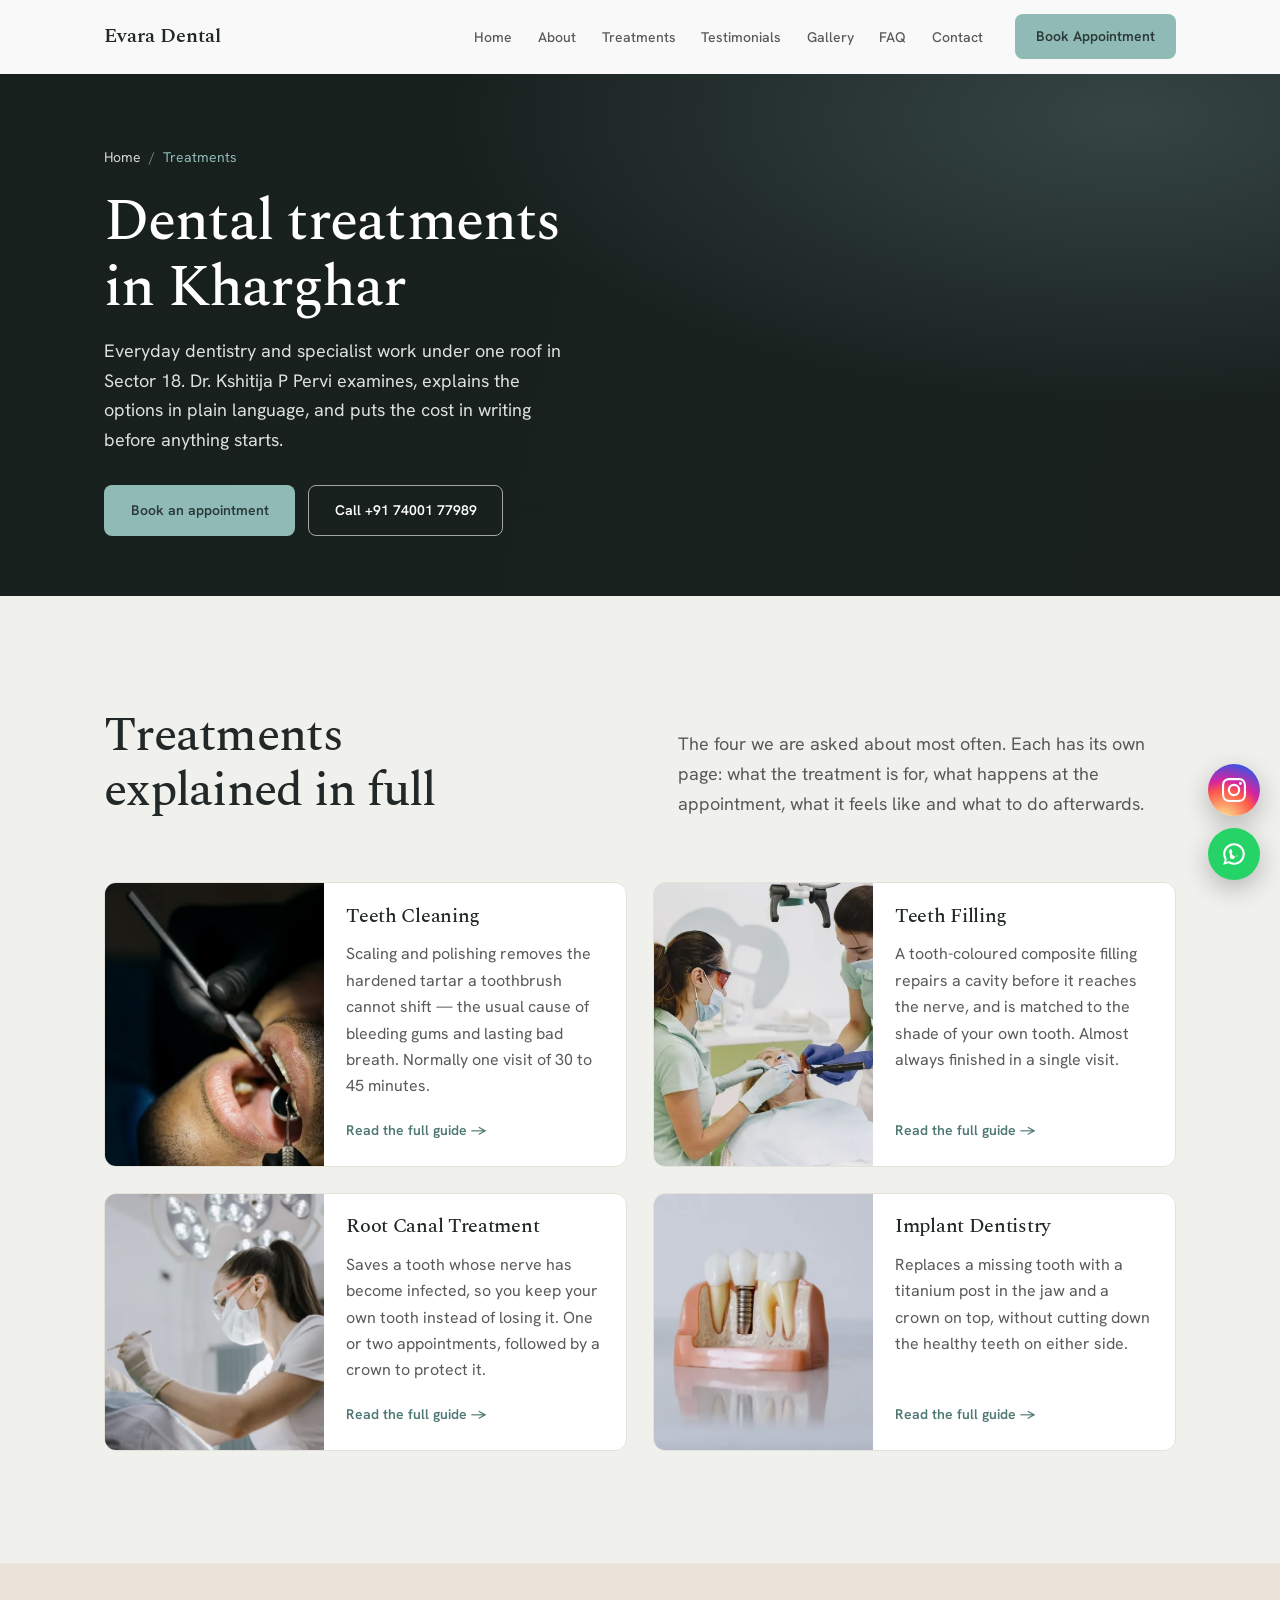
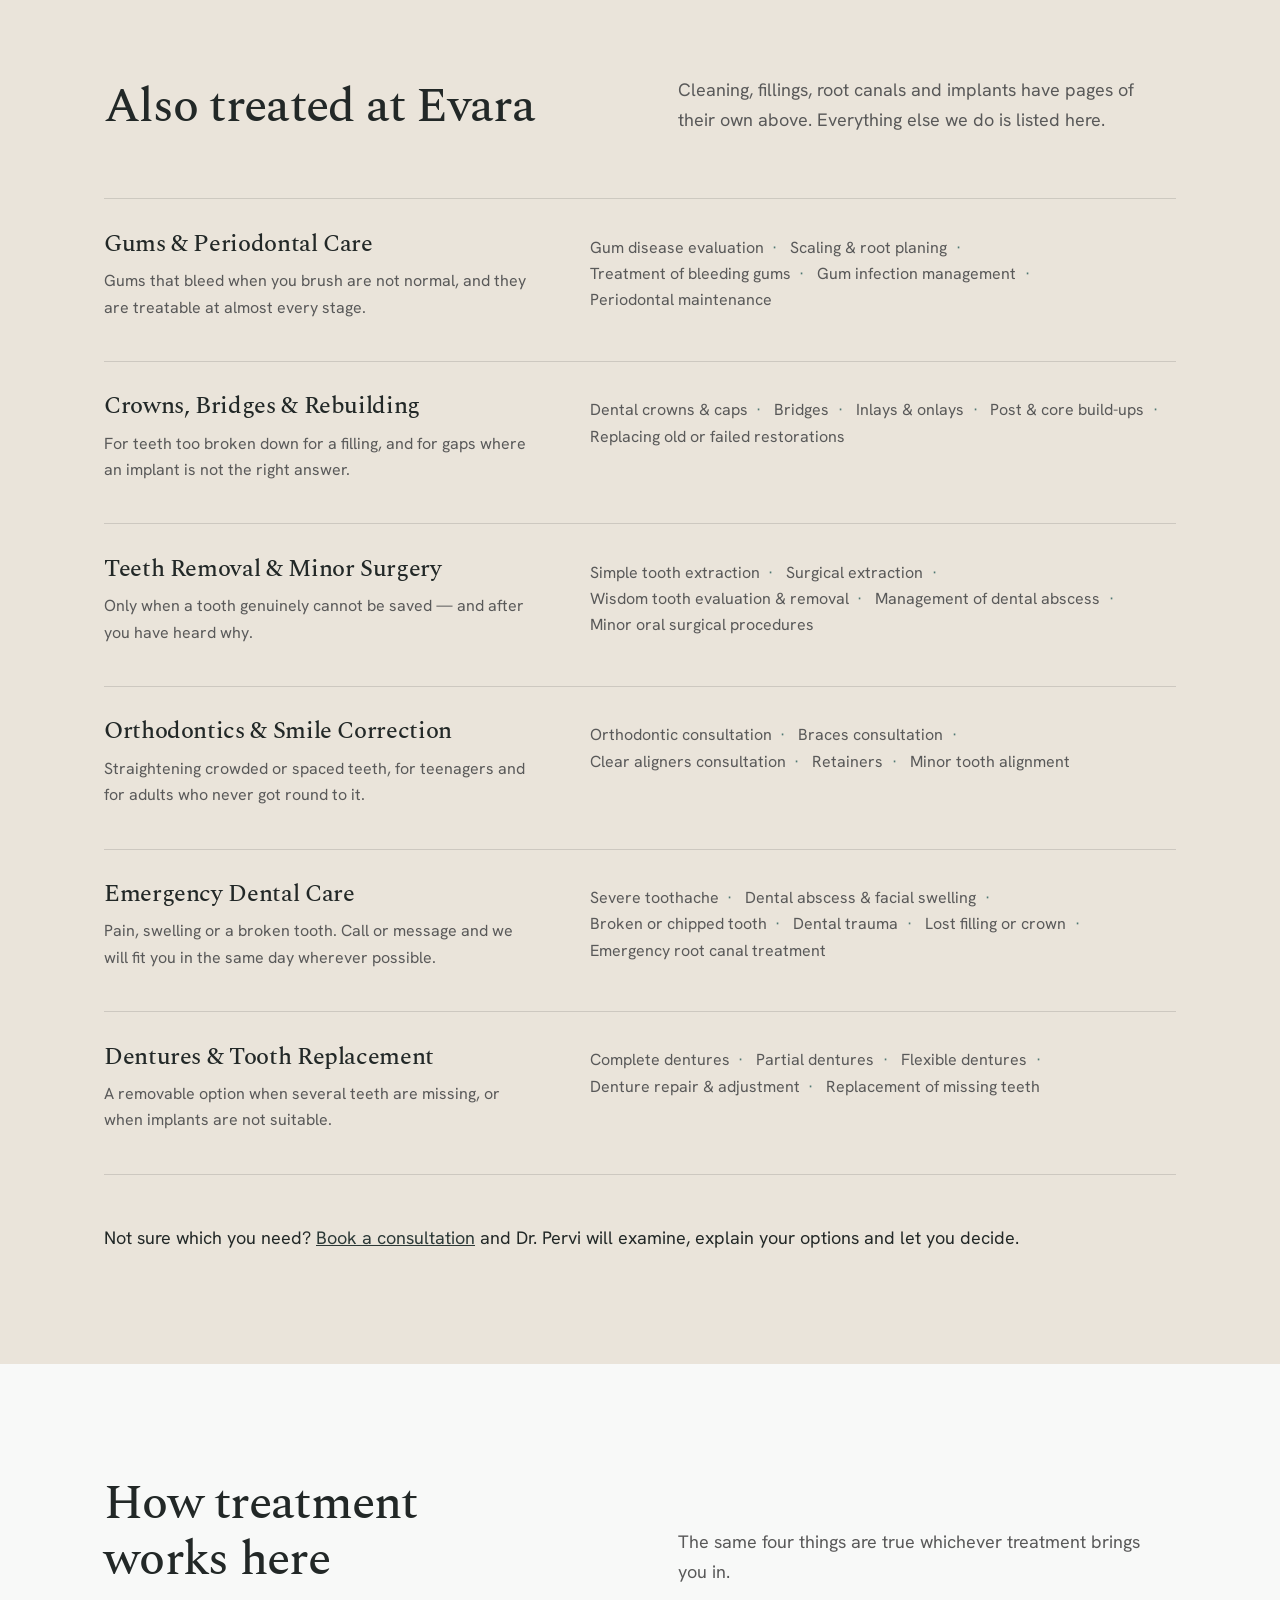
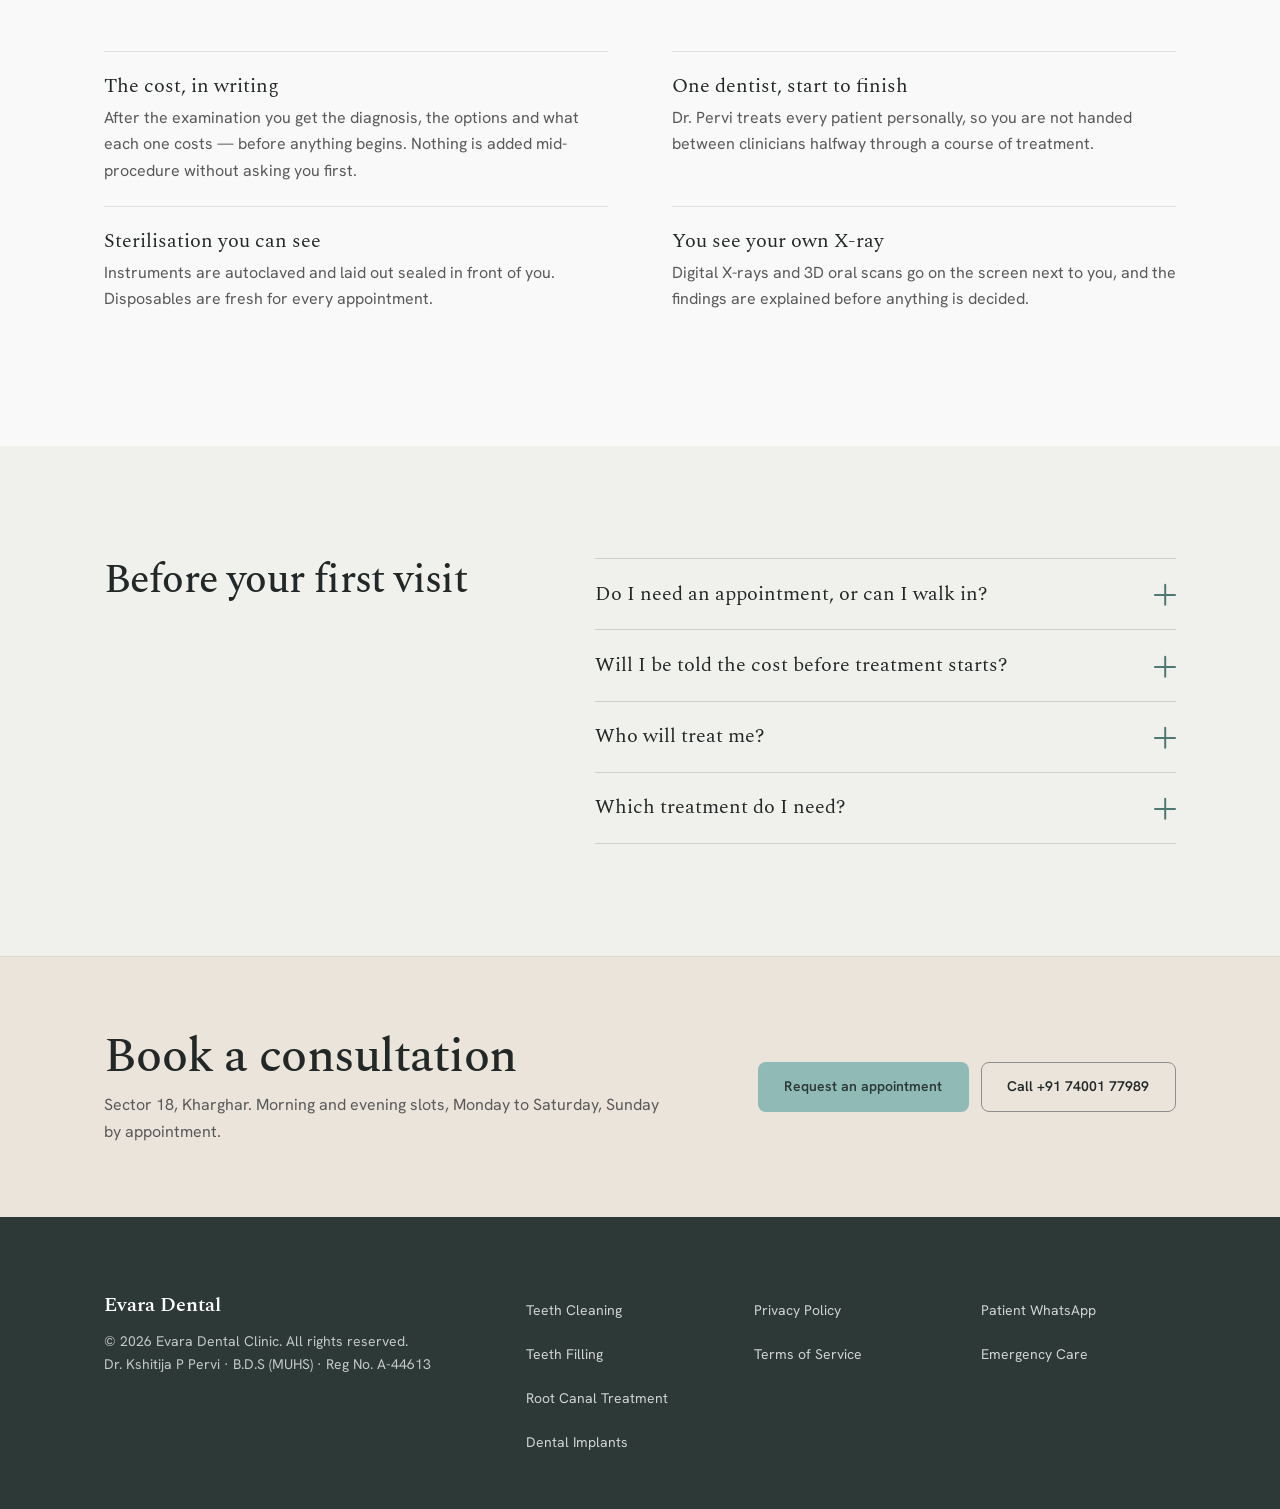
==== commit 863a4853: "Redesign sections and add scroll-linked motion Replace uniform fade-ins with motion tied to the page" ====
--- a/services/index.html
+++ b/services/index.html
@@ -95,7 +95,6 @@
 
   <a class="skip-link" href="#main">Skip to content</a>
 
-  <div class="scroll-progress" aria-hidden="true"><span id="scrollProgressBar"></span></div>
 
   <!-- ======================= NAVIGATION ======================= -->
   <header class="site-header" id="siteHeader">
@@ -228,7 +227,7 @@
           <p>Cleaning, fillings, root canals and implants have pages of their own above. Everything else we do is listed here.</p>
         </div>
 
-        <div class="service-grid">
+        <div class="service-grid service-grid--index">
 
           <article class="service-card">
             <div class="service-body">
@@ -328,34 +327,30 @@
           <h2 id="howTitle">How treatment works here</h2>
           <p>The same four things are true whichever treatment brings you in.</p>
         </div>
-        <div class="feature-list">
+        <dl class="feature-list feature-list--wide">
           <div class="feature">
-            <svg viewBox="0 0 24 24" aria-hidden="true"><path fill="none" stroke="currentColor" stroke-width="1.8" stroke-linecap="round" stroke-linejoin="round" d="M14 3H7a2 2 0 0 0-2 2v14a2 2 0 0 0 2 2h10a2 2 0 0 0 2-2V8zm0 0v5h5M9 13h6m-6 4h4"/></svg>
-            <h3>The cost, in writing</h3>
-            <p>After the examination you get the diagnosis, the options and what each one costs &mdash; before anything begins. Nothing is added mid-procedure without asking you first.</p>
+            <dt>The cost, in writing</dt>
+            <dd>After the examination you get the diagnosis, the options and what each one costs &mdash; before anything begins. Nothing is added mid-procedure without asking you first.</dd>
           </div>
           <div class="feature">
-            <svg viewBox="0 0 24 24" aria-hidden="true"><path fill="none" stroke="currentColor" stroke-width="1.8" stroke-linecap="round" stroke-linejoin="round" d="M16 11a4 4 0 1 0-8 0m8 0a4 4 0 0 1-8 0m8 0c2.8.6 5 2 5 4v3H3v-3c0-2 2.2-3.4 5-4"/></svg>
-            <h3>One dentist, start to finish</h3>
-            <p>Dr. Pervi treats every patient personally, so you are not handed between clinicians halfway through a course of treatment.</p>
+            <dt>One dentist, start to finish</dt>
+            <dd>Dr. Pervi treats every patient personally, so you are not handed between clinicians halfway through a course of treatment.</dd>
           </div>
           <div class="feature">
-            <svg viewBox="0 0 24 24" aria-hidden="true"><path fill="none" stroke="currentColor" stroke-width="1.8" stroke-linecap="round" stroke-linejoin="round" d="M12 3l7 3v5.5c0 4.3-2.9 8.2-7 9.5-4.1-1.3-7-5.2-7-9.5V6z"/><path fill="none" stroke="currentColor" stroke-width="1.8" stroke-linecap="round" stroke-linejoin="round" d="M9 12l2 2 4-4"/></svg>
-            <h3>Sterilisation you can see</h3>
-            <p>Instruments are autoclaved and laid out sealed in front of you. Disposables are fresh for every appointment.</p>
+            <dt>Sterilisation you can see</dt>
+            <dd>Instruments are autoclaved and laid out sealed in front of you. Disposables are fresh for every appointment.</dd>
           </div>
           <div class="feature">
-            <svg viewBox="0 0 24 24" aria-hidden="true"><path fill="none" stroke="currentColor" stroke-width="1.8" stroke-linecap="round" stroke-linejoin="round" d="M4 6h16v11H4zM9 20h6M12 17v3"/><path fill="none" stroke="currentColor" stroke-width="1.8" stroke-linecap="round" d="M8 11.5h2.5l1-2 1.5 4 1-2H16"/></svg>
-            <h3>You see your own X-ray</h3>
-            <p>Digital X-rays and 3D oral scans go on the screen next to you, and the findings are explained before anything is decided.</p>
+            <dt>You see your own X-ray</dt>
+            <dd>Digital X-rays and 3D oral scans go on the screen next to you, and the findings are explained before anything is decided.</dd>
           </div>
-        </div>
+        </dl>
       </div>
     </section>
 
     <!-- ======================= FAQ ======================= -->
     <section class="faq band-alt" id="visit-faq" aria-labelledby="faqTitle">
-      <div class="container">
+      <div class="container faq-layout">
         <div class="section-head">
           <h2 id="faqTitle">Before your first visit</h2>
         </div>
--- a/styles.css
+++ b/styles.css
@@ -39,7 +39,7 @@
   --text-md:   1.125rem;   /* 18px — lead lines, pull quote */
   --text-lg:   1.25rem;    /* 20px — card headings */
   --text-xl:   1.5rem;     /* 24px — panel titles */
-  --text-2xl:  clamp(1.9rem, 1.4rem + 2vw, 2.5rem);    /* section headings */
+  --text-2xl:  clamp(2rem, 1.35rem + 2.6vw, 3rem);     /* section headings */
   --text-3xl:  clamp(2.5rem, 1.6rem + 3.6vw, 3.6rem);  /* hero */
 
   /* rhythm */
@@ -170,13 +170,30 @@
   margin-bottom: 1.1rem;
 }
 
+/* Section heads sit on the left edge with their introduction set beside the
+   title, baseline to baseline, rather than a centred title over a centred
+   line: the page reads down one strong left margin. */
 .section-head {
-  text-align: center;
-  margin-bottom: clamp(2.25rem, 5vw, 3.5rem);
-}
-.section-head p {
-  margin: 0.75rem auto 0;
-  font-size: var(--text-md);
+  display: grid;
+  grid-template-columns: minmax(0, 1fr) minmax(0, 1fr);
+  gap: 0.9rem clamp(2rem, 6vw, 5rem);
+  align-items: end;
+  margin-bottom: clamp(2.5rem, 6vw, 4rem);
+}
+.section-head:has(> :only-child) { grid-template-columns: 1fr; }
+.section-head p { font-size: var(--text-md); }
+@media (max-width: 860px) {
+  .section-head { grid-template-columns: 1fr; }
+}
+
+/* One quiet kicker style, used sparingly where a role needs naming. */
+.kicker {
+  display: block;
+  font-size: var(--text-sm);
+  font-weight: 600;
+  letter-spacing: 0.02em;
+  color: var(--sage-ink);
+  margin-bottom: 0.75rem;
 }
 
 .arrow-link {
@@ -435,8 +452,10 @@
 /* Compact hero copy: the background video is the focus, so the headline is
    sized down from the display step and the supporting line stays to one row. */
 .hero-copy h1 {
-  font-size: var(--text-2xl);
-  letter-spacing: -0.015em;
+  font-size: var(--text-3xl);
+  font-weight: 400;
+  line-height: 1.05;
+  letter-spacing: -0.025em;
   color: var(--white);
 }
 .hero--video .hero-copy p {
@@ -504,211 +523,151 @@
    Philosophy
    ========================================================================== */
 .philosophy { padding-block: var(--space-section); }
-.philosophy h2 { margin-bottom: 1.1rem; }
+.philosophy .split-grid { grid-template-columns: minmax(0, 5fr) minmax(0, 6fr); align-items: start; }
+.philosophy .split-media img { aspect-ratio: 4 / 5; }
+.philosophy h2 { margin-bottom: 1.5rem; }
+/* The first paragraph is the argument; set it as a serif lead so the three
+   paragraphs read as a claim and its evidence, not as one grey block. */
+.philosophy .split-copy > p:first-of-type {
+  font-family: var(--font-display);
+  font-size: var(--text-xl);
+  line-height: 1.45;
+  color: var(--ink);
+  margin-bottom: 1.5rem;
+}
 .philosophy p + p { margin-top: 0.9rem; }
 .philosophy .arrow-link { margin-top: 1.6rem; }
+@media (min-width: 861px) {
+  .philosophy .split-copy { padding-top: clamp(1rem, 4vw, 3rem); }
+}
+@media (max-width: 860px) {
+  .philosophy .split-grid { grid-template-columns: 1fr; }
+  .philosophy .split-media img { aspect-ratio: 4 / 3; }
+  .philosophy .split-copy > p:first-of-type { font-size: var(--text-lg); }
+}
 
 /* ==========================================================================
-   Smile Journey — five-step timeline
-   Built to the requested spec (badges, filling connector, staggered reveal,
-   pulsing icons, vertical on mobile) but in the site's warm palette rather
-   than a template blue, so it reads as part of the same brand.
+   A visit, step by step — five steps on one rail
+   No cards, no icons: the sequence is the content, so the numerals and the
+   rail carry it. Each step owns one segment of the rail (its top border on
+   desktop, its left border on mobile); script.js writes --f (0 to 1) on each
+   step as the visitor scrolls, and the segment fills. A step counts as
+   "reached" once its segment starts filling.
    ========================================================================== */
 .journey {
-  position: relative;
   padding-block: var(--space-section);
   background: var(--white);
-  overflow: hidden;   /* contain the blurred orbs */
-}
-
-/* Soft blurred background circles for depth (decorative). */
-.journey-bg { position: absolute; inset: 0; z-index: 0; pointer-events: none; }
-.journey-orb {
-  position: absolute;
-  border-radius: 50%;
-  filter: blur(70px);
-  opacity: 0.5;
-}
-.journey-orb--a {
-  width: 26rem; height: 26rem;
-  top: -8rem; left: -6rem;
-  background: radial-gradient(circle, rgba(143, 186, 182, 0.5), transparent 70%);
-}
-.journey-orb--b {
-  width: 30rem; height: 30rem;
-  bottom: -12rem; right: -8rem;
-  background: radial-gradient(circle, rgba(234, 228, 218, 0.7), transparent 70%);
-}
-.journey .container { position: relative; z-index: 1; }
-
-.journey-track { position: relative; }
-
-/* Connector rail + gradient fill. On desktop it runs horizontally through the
-   badge row; JS sets --p (0 to 1) on .journey-track as steps reveal. */
-.journey-line {
-  position: absolute;
-  top: 1.6rem;                 /* badge centre (3.2rem badge) */
-  left: 10%;                   /* first badge centre in a 5-column grid */
-  right: 10%;                  /* last badge centre */
-  height: 3px;
-  border-radius: 999px;
-  background: var(--line);
-  overflow: hidden;
-}
-.journey-line-fill {
-  display: block;
-  width: 100%;
-  height: 100%;
-  border-radius: inherit;
-  background: linear-gradient(90deg, var(--sage), var(--sage-ink));
-  transform: scaleX(var(--p, 0));
-  transform-origin: left center;
-  transition: transform 600ms var(--ease-out-quart);
-}
+}
+
 
 .journey-steps {
   list-style: none;
   margin: 0;
   padding: 0;
   display: grid;
-  grid-template-columns: repeat(5, 1fr);
-  gap: clamp(1rem, 2vw, 1.75rem);
+  grid-template-columns: repeat(5, minmax(0, 1fr));
 }
 
 .journey-step {
-  display: flex;
-  flex-direction: column;
-  align-items: center;
-  text-align: center;
-  gap: 1.25rem;
-}
-
-/* Circular numbered badge sits on the connector. */
-.journey-badge {
+  --f: 1;                       /* fully drawn unless script.js says otherwise */
   position: relative;
-  z-index: 1;
-  width: 3.2rem;
-  height: 3.2rem;
-  flex-shrink: 0;
-  display: grid;
-  place-items: center;
-  border-radius: 50%;
-  background: var(--dark);
-  color: var(--white);
-  font-family: var(--font-display);
-  font-size: var(--text-lg);
-  box-shadow: 0 0 0 6px var(--white);   /* mask the rail behind the badge */
-}
-
-.journey-card {
-  width: 100%;
-  background: var(--white);
-  border: 1px solid var(--line);
-  border-radius: var(--radius);
-  padding: 1.6rem 1.35rem;
-  box-shadow: 0 10px 30px rgba(34, 40, 39, 0.06);
-  display: flex;
-  flex-direction: column;
-  align-items: center;
-  gap: 0.6rem;
-  transition: transform var(--dur-layout) var(--ease-out-quart),
-              box-shadow var(--dur-layout) var(--ease-out-quart);
-}
-.journey-card:hover {
-  transform: translateY(-5px);
-  box-shadow: 0 18px 40px rgba(34, 40, 39, 0.1);
-}
-
-/* Small icon chip above the title. */
-.journey-icon {
-  width: 3rem;
-  height: 3rem;
-  display: grid;
-  place-items: center;
-  border-radius: 50%;
-  background: var(--beige);
-  color: var(--sage-ink);
-  margin-bottom: 0.2rem;
-}
-.journey-icon svg { width: 1.5rem; height: 1.5rem; }
-.journey-card h3 { font-size: var(--text-lg); }
-.journey-card p { font-size: var(--text-sm); color: var(--gray); }
-
-/* --- Tablet: keep it horizontal, tighten spacing --- */
-@media (max-width: 900px) {
-  .journey-steps { gap: 0.75rem; }
-  .journey-card { padding: 1.25rem 1rem; }
-  .journey-line { left: 10%; right: 10%; }
-}
-
-/* --- Mobile: vertical timeline with a left-side connector --- */
-@media (max-width: 620px) {
-  .journey-steps { grid-template-columns: 1fr; gap: 1.5rem; }
-  .journey-step {
-    flex-direction: row;
-    align-items: flex-start;
-    text-align: left;
-    gap: 1.1rem;
-  }
-  .journey-card { align-items: flex-start; }
-  .journey-icon { margin-bottom: 0; }
-  /* Rail becomes vertical, pinned to the badge column. */
-  .journey-line {
-    top: 1.6rem;
-    bottom: 1.6rem;
-    left: 1.6rem;
-    right: auto;
-    width: 3px;
-    height: auto;
-  }
-  .journey-line-fill {
-    transform: scaleY(var(--p, 0));
-    transform-origin: top center;
-  }
-}
-
-/* Entrance + idle motion. Steps are visible by default (blank-proof); the
-   observer adds `.in` to play the staggered fade-up. Icons pulse gently. */
-@media (prefers-reduced-motion: no-preference) {
-  body.js .journey-step.in {
-    animation: journey-in 500ms var(--ease-out-quart) both;
-    animation-delay: calc(var(--i, 0) * 90ms);
-  }
-  .journey-icon svg {
-    animation: icon-pulse 4.5s ease-in-out infinite;
-    animation-delay: calc(var(--i, 0) * 300ms);
-  }
-}
-@keyframes journey-in {
-  from { opacity: 0; transform: translateY(24px); }
-  to   { opacity: 1; transform: none; }
-}
-@keyframes icon-pulse {
-  0%, 100% { transform: scale(1); }
-  50%      { transform: scale(1.09); }
-}
-
-/* ==========================================================================
-   Reading progress bar
-   ========================================================================== */
-.scroll-progress {
-  position: fixed;
+  padding: 1.75rem clamp(1rem, 2.4vw, 2rem) 0 0;
+}
+
+/* The rail: a hairline, and on top of it the fill that grows with scroll. */
+.journey-step::before,
+.journey-step::after {
+  content: "";
+  position: absolute;
   top: 0;
   left: 0;
   right: 0;
-  height: 3px;
-  z-index: var(--z-skip);
-  background: transparent;
-  pointer-events: none;
-}
-.scroll-progress span {
+  height: 2px;
+}
+.journey-step::before { background: var(--line); }
+.journey-step::after {
+  background: var(--sage-ink);
+  transform: scaleX(var(--f));
+  transform-origin: left center;
+}
+
+.journey-no {
   display: block;
-  height: 100%;
-  width: 100%;
-  background: linear-gradient(90deg, var(--sage), var(--sage-ink));
-  transform: scaleX(var(--sp, 0));
-  transform-origin: left center;
-}
+  font-family: var(--font-display);
+  font-size: clamp(2.6rem, 1.8rem + 2.4vw, 3.75rem);
+  line-height: 1;
+  font-weight: 400;
+  color: var(--sage-ink);
+  margin-bottom: 1.1rem;
+  font-variant-numeric: lining-nums;
+  transition: color var(--dur-layout) var(--ease-out-quart);
+}
+.journey-step h3 {
+  font-size: var(--text-lg);
+  margin-bottom: 0.45rem;
+}
+.journey-step p {
+  font-size: var(--text-base);
+  transition: opacity var(--dur-layout) var(--ease-out-quart);
+}
+
+/* Unreached steps are drawn in outline, and only when the script is running
+   the rail: without JS every step is simply fully visible. */
+body.js .journey-step:not(.is-reached) .journey-no { color: #CFCDC5; }
+
+@media (max-width: 900px) {
+  .journey-steps { grid-template-columns: 1fr; }
+  .journey-step {
+    display: grid;
+    grid-template-columns: 3.25rem minmax(0, 1fr);
+    column-gap: 1rem;
+    padding: 0 0 1.75rem 1.5rem;
+  }
+  .journey-step:last-child { padding-bottom: 0; }
+  .journey-step::before,
+  .journey-step::after {
+    top: 0;
+    bottom: 0;
+    right: auto;
+    width: 2px;
+    height: auto;
+  }
+  .journey-step::after {
+    transform: scaleY(var(--f));
+    transform-origin: center top;
+  }
+  .journey-no {
+    grid-row: span 2;
+    font-size: 2.4rem;
+    margin-bottom: 0;
+  }
+}
+
+/* ---------- treatment pages: the same rail on the numbered process ----------
+   The step numbers already sit in their own column; the rail runs down the
+   left edge of each row and fills as that step is read. */
+.steps[data-rail] li {
+  --f: 1;
+  position: relative;
+  padding-left: 1.5rem;
+}
+.steps[data-rail] li::before,
+.steps[data-rail] li::after {
+  content: "";
+  position: absolute;
+  left: 0;
+  top: 1.6rem;
+  bottom: 0;
+  width: 2px;
+}
+.steps[data-rail] li::before { background: rgba(255, 255, 255, 0.14); }
+.steps[data-rail] li::after {
+  background: var(--sage);
+  transform: scaleY(var(--f));
+  transform-origin: center top;
+}
+.steps[data-rail] .step-no { transition: color var(--dur-layout) var(--ease-out-quart); }
+body.js .steps[data-rail] li:not(.is-reached) .step-no { color: rgba(255, 255, 255, 0.4); }
 
 /* ==========================================================================
    Statement band — one dominant idea, set large on the dark green
@@ -722,8 +681,8 @@
   max-width: 44ch;
   margin-inline: auto;
   font-family: var(--font-display);
-  font-size: clamp(1.5rem, 1.05rem + 1.8vw, 2.25rem);
-  line-height: 1.35;
+  font-size: clamp(1.65rem, 1.1rem + 2.2vw, 2.6rem);
+  line-height: 1.3;
   letter-spacing: -0.01em;
   text-align: center;
   text-wrap: balance;
@@ -738,52 +697,61 @@
   text-transform: uppercase;
   color: var(--sage);
 }
-/* Words are wrapped by JS. Visible by default; the stagger is enhancement. */
+/* The page's one authored moment. The promise is about knowing what happens
+   before it happens, so it is read into view: script.js wraps each word and
+   writes --sp (0 to 1) as the band crosses the viewport, and the words ink in
+   from faint to full in reading order, a couple of words ahead of each other.
+   Fully visible by default, and fully inked under reduced motion. */
 .statement-text .word { display: inline-block; }
 @media (prefers-reduced-motion: no-preference) {
-  body.js .statement-text.in .word {
-    animation: word-in 620ms var(--ease-out-expo) both;
-    animation-delay: calc(var(--w, 0) * 42ms);
+  body.js .statement-text[data-scrub] .word {
+    opacity: clamp(0.18, calc(var(--sp, 1) * (var(--n, 1) + 3) - var(--w, 0)), 1);
   }
-}
-@keyframes word-in {
-  from { opacity: 0; transform: translateY(0.5em); filter: blur(4px); }
-  to   { opacity: 1; transform: none; filter: blur(0); }
 }
 
 /* ==========================================================================
    FAQ — native details/summary, animated with grid-template-rows
    ========================================================================== */
 .faq { padding-block: var(--space-section); }
+
+/* Heading on the left, held in view while the questions scroll past it. */
+.faq-layout {
+  display: grid;
+  grid-template-columns: minmax(0, 5fr) minmax(0, 7fr);
+  gap: 2rem clamp(2rem, 6vw, 5rem);
+  align-items: start;
+}
+.faq-layout > .section-head {
+  grid-template-columns: 1fr;
+  margin-bottom: 0;
+}
+.faq-layout > .section-head h2 { font-size: clamp(1.9rem, 1.3rem + 1.9vw, 2.5rem); }
+@media (min-width: 861px) {
+  .faq-layout > .section-head { position: sticky; top: 6.5rem; }
+}
+@media (max-width: 860px) {
+  .faq-layout { grid-template-columns: 1fr; }
+}
+
 .faq-list {
-  max-width: 52rem;
-  margin-inline: auto;
-  display: grid;
-  gap: 0.85rem;
+  display: grid;
+  border-top: 1px solid rgba(34, 40, 39, 0.16);
 }
 .faq-item {
-  background: var(--white);
-  border: 1px solid var(--line);
-  border-radius: var(--radius);
-  overflow: hidden;
-  transition: border-color var(--dur-state) var(--ease-out-quart),
-              box-shadow var(--dur-state) var(--ease-out-quart);
-}
-.faq-item[open] {
-  border-color: var(--sage);
-  box-shadow: 0 10px 28px rgba(34, 40, 39, 0.06);
+  border-bottom: 1px solid rgba(34, 40, 39, 0.16);
 }
 .faq-item summary {
   display: flex;
   align-items: center;
   justify-content: space-between;
-  gap: 1rem;
-  padding: 1.15rem 1.35rem;
+  gap: 1.5rem;
+  padding-block: 1.35rem;
   min-height: 44px;
   cursor: pointer;
   list-style: none;
   font-family: var(--font-display);
-  font-size: var(--text-md);
+  font-size: var(--text-lg);
+  line-height: 1.35;
   color: var(--ink);
 }
 .faq-item summary::-webkit-details-marker { display: none; }
@@ -816,7 +784,7 @@
   display: grid;
   grid-template-rows: 1fr;   /* open state; closed handled below */
 }
-.faq-answer > div { overflow: hidden; padding: 0 1.35rem 1.3rem; }
+.faq-answer > div { overflow: hidden; padding: 0 clamp(0rem, 4vw, 3rem) 1.5rem 0; }
 .faq-answer p { font-size: var(--text-base); }
 @media (prefers-reduced-motion: no-preference) {
   .faq-item:not([open]) .faq-answer { grid-template-rows: 0fr; }
@@ -829,13 +797,9 @@
 .dentist { padding-block: var(--space-section); }
 .dentist-card {
   display: grid;
-  grid-template-columns: minmax(0, 2fr) minmax(0, 3fr);
-  gap: clamp(2rem, 5vw, 4rem);
+  grid-template-columns: minmax(0, 5fr) minmax(0, 7fr);
+  gap: clamp(2rem, 6vw, 5rem);
   align-items: center;
-  background: var(--white);
-  border: 1px solid var(--line);
-  border-radius: var(--radius-lg);
-  padding: clamp(1.5rem, 4vw, 3rem);
 }
 .dentist-portrait {
   position: relative;
@@ -850,6 +814,7 @@
   object-fit: cover;
 }
 .dentist-portrait img.missing { display: none; }
+/* Nameplate: dark green, an inset hairline frame, large serif initials. */
 .dentist-monogram {
   position: absolute;
   inset: 0;
@@ -857,29 +822,60 @@
   flex-direction: column;
   align-items: center;
   justify-content: center;
-  gap: 0.9rem;
-  color: var(--dark);
-  background: var(--sage);
+  gap: 0.6rem;
+  padding: 2rem;
+  text-align: center;
+  color: var(--white);
+  background: var(--dark);
+}
+.dentist-monogram::before {
+  content: "";
+  position: absolute;
+  inset: 0.9rem;
+  border: 1px solid rgba(143, 186, 182, 0.4);
+  border-radius: 6px;
+  pointer-events: none;
 }
 .dentist-portrait.no-photo .dentist-monogram { display: flex; }
-.dentist-monogram svg { width: 5rem; height: 5rem; }
-.dentist-monogram span {
+.monogram-initials {
   font-family: var(--font-display);
-  font-size: var(--text-xl);
-}
-.dentist-copy h2 { margin-bottom: 0.9rem; }
+  font-size: clamp(4.5rem, 3rem + 5vw, 7rem);
+  font-weight: 400;
+  line-height: 1;
+  letter-spacing: -0.02em;
+  color: var(--sage);
+}
+.monogram-rule {
+  width: 2.5rem;
+  height: 1px;
+  margin-block: 0.9rem 0.4rem;
+  background: rgba(143, 186, 182, 0.6);
+}
+.monogram-name {
+  font-family: var(--font-display);
+  font-size: var(--text-lg);
+}
+.monogram-meta {
+  font-size: var(--text-xs);
+  letter-spacing: 0.08em;
+  text-transform: uppercase;
+  color: rgba(255, 255, 255, 0.72);
+}
+.dentist-copy h2 { margin-bottom: 1rem; }
 .dentist-quote {
   font-family: var(--font-display);
   font-style: italic;
-  font-size: var(--text-md);
+  font-size: var(--text-xl);
+  line-height: 1.4;
   color: var(--ink);
-  margin-bottom: 1rem;
+  margin-bottom: 1.25rem;
 }
 .dentist-bio { margin-bottom: 1.6rem; }
 .dentist-creds {
   list-style: none;
   margin: 0;
-  padding: 0;
+  padding: 1.5rem 0 0;
+  border-top: 1px solid var(--line);
   display: grid;
   gap: 0.85rem;
 }
@@ -898,7 +894,11 @@
 }
 @media (max-width: 860px) {
   .dentist-card { grid-template-columns: 1fr; }
-  .dentist-portrait { max-width: 22rem; }
+  .dentist-portrait { max-width: 26rem; }
+  .dentist-portrait.no-photo { aspect-ratio: 5 / 4; }
+}
+@media (max-width: 480px) {
+  .hero-actions .btn { flex: 1 1 100%; }
 }
 
 /* ==========================================================================
@@ -924,7 +924,9 @@
               box-shadow var(--dur-layout) var(--ease-out-quart),
               border-color var(--dur-layout) var(--ease-out-quart);
 }
-.service-card:hover {
+/* Only cards that lead somewhere respond to hover; lifting a card that is not
+   a link promises a click that does nothing. */
+.service-card:has(a):hover {
   transform: translateY(-3px);
   border-color: var(--sage);
   box-shadow: 0 12px 30px rgba(34, 40, 39, 0.08);
@@ -943,7 +945,7 @@
   filter: saturate(0.88) contrast(1.02);
   transition: transform 600ms var(--ease-out-quart), filter var(--dur-layout) var(--ease-out-quart);
 }
-.service-card:hover .service-media img {
+.service-card:has(a):hover .service-media img {
   transform: scale(1.04);
   filter: saturate(1) contrast(1.02);
 }
@@ -977,9 +979,91 @@
   border-radius: 50%;
   background: var(--sage);
 }
+/* ---------- index layout ----------
+   Nine same-size cards made a long wall of stock photography. As an index,
+   each category is one ruled row: a small photograph, the name, then what it
+   covers as running text, so the whole range can be scanned in one screen. */
+.service-grid--index {
+  grid-template-columns: 1fr;
+  gap: 0;
+  border-top: 1px solid rgba(34, 40, 39, 0.14);
+}
+.service-grid--index .service-card {
+  display: grid;
+  grid-template-columns: 10rem minmax(0, 1fr);
+  gap: clamp(1.25rem, 3vw, 2.5rem);
+  align-items: start;
+  padding-block: clamp(1.4rem, 2.5vw, 1.9rem);
+  background: none;
+  border: 0;
+  border-bottom: 1px solid rgba(34, 40, 39, 0.14);
+  border-radius: 0;
+  overflow: visible;
+}
+.service-grid--index .service-card:not(:has(.service-media)) { grid-template-columns: 1fr; }
+.service-grid--index .service-card:has(a):hover {
+  transform: none;
+  box-shadow: none;
+  border-color: rgba(34, 40, 39, 0.14);
+}
+.service-grid--index .service-media {
+  aspect-ratio: 4 / 3;
+  border-radius: 8px;
+}
+.service-grid--index .service-body {
+  padding: 0;
+  display: grid;
+  grid-template-columns: minmax(0, 1fr) minmax(0, 1.35fr);
+  gap: 0.6rem clamp(1.5rem, 4vw, 3.5rem);
+  align-items: start;
+}
+.service-grid--index .service-body h3 {
+  grid-column: 1;
+  font-size: var(--text-xl);
+  line-height: 1.2;
+}
+.service-grid--index .service-body > p {
+  grid-column: 1;
+  font-size: var(--text-base);
+}
+.service-grid--index .service-list {
+  grid-column: 2;
+  grid-row: 1 / span 3;
+  display: block;
+  padding-top: 0.3rem;
+}
+.service-grid--index .service-list li {
+  display: inline;
+  padding-left: 0;
+  font-size: var(--text-base);
+  color: var(--gray);
+}
+.service-grid--index .service-list li::before { content: none; }
+.service-grid--index .service-list li:not(:last-child)::after {
+  content: "\00B7";
+  margin-inline: 0.55rem;
+  color: var(--sage-ink);
+}
+.service-grid--index .service-body .arrow-link {
+  grid-column: 1;
+  margin-top: 0;
+  align-self: start;
+}
+@media (min-width: 761px) {
+  /* Keep each treatment name whole; only the gaps between them may wrap. */
+  .service-grid--index .service-list li { white-space: nowrap; }
+}
+@media (max-width: 760px) {
+  .service-grid--index .service-card { grid-template-columns: 5.5rem minmax(0, 1fr); gap: 1rem; }
+  .service-grid--index .service-body { grid-template-columns: 1fr; }
+  .service-grid--index .service-list { grid-column: 1; grid-row: auto; padding-top: 0; }
+  .service-grid--index .service-body h3 { font-size: var(--text-lg); }
+  .service-grid--index .service-list li { font-size: var(--text-sm); }
+}
+
 .services-cta {
   max-width: none;
-  text-align: center;
+  text-align: left;
   margin-top: clamp(2rem, 4vw, 3rem);
   font-size: var(--text-md);
   color: var(--ink);
@@ -989,40 +1073,65 @@
    Features + interior
    ========================================================================== */
 .features { padding-block: var(--space-section); }
+/* A ruled list, not an icon grid: each fact is a serif term over its line of
+   explanation, separated by hairlines like entries in a notebook. */
 .feature-list {
-  display: grid;
-  grid-template-columns: 1fr 1fr;
-  gap: 2.25rem 2rem;
-}
-.feature svg {
-  width: 1.5rem;
-  height: 1.5rem;
-  color: var(--sage-ink);
-  margin-bottom: 0.7rem;
-}
-.feature h3 {
+  margin: 0;
+  display: grid;
+  border-top: 1px solid var(--line);
+}
+.feature {
+  display: grid;
+  grid-template-columns: minmax(0, 2fr) minmax(0, 3fr);
+  gap: 0.35rem 2rem;
+  align-content: start;
+  padding-block: 1.35rem;
+  border-bottom: 1px solid var(--line);
+}
+.feature dt {
+  font-family: var(--font-display);
   font-size: var(--text-lg);
-  margin-bottom: 0.35rem;
-}
-.feature p { font-size: var(--text-base); }
+  line-height: 1.3;
+  color: var(--ink);
+}
+.feature dd { margin: 0; font-size: var(--text-base); }
 @media (max-width: 560px) {
-  .feature-list { grid-template-columns: 1fr; }
+  .feature { grid-template-columns: 1fr; }
+}
+/* Full-width variant (treatments hub): two columns of entries. */
+.feature-list--wide {
+  grid-template-columns: repeat(2, minmax(0, 1fr));
+  column-gap: clamp(2rem, 5vw, 4rem);
+  border-top: 0;
+}
+.feature-list--wide .feature {
+  grid-template-columns: 1fr;
+  border-top: 1px solid var(--line);
+  border-bottom: 0;
+}
+@media (max-width: 760px) {
+  .feature-list--wide { grid-template-columns: 1fr; }
+}
+.features .split-media img { aspect-ratio: 4 / 5; }
+.features-copy h2 { margin-bottom: clamp(1.75rem, 4vw, 2.5rem); }
+@media (max-width: 860px) {
+  .features .split-media img { aspect-ratio: 4 / 3; }
 }
 
 /* ==========================================================================
    Patient stories
    ========================================================================== */
 .stories { padding-block: var(--space-section); }
+/* Reviews as three columns of type under a rule, not three white boxes. */
 .story-cards {
   display: grid;
   grid-template-columns: repeat(auto-fit, minmax(min(100%, 18rem), 1fr));
-  gap: 1.25rem;
+  gap: 2.5rem clamp(2rem, 4vw, 3.5rem);
 }
 .story-card {
-  background: var(--white);
-  border: 1px solid var(--line);
-  border-radius: var(--radius);
-  padding: 1.75rem 1.6rem;
+  position: relative;
+  padding-top: 1.5rem;
+  border-top: 1px solid rgba(34, 40, 39, 0.2);
   display: flex;
   flex-direction: column;
   gap: 1rem;
@@ -1033,12 +1142,12 @@
   color: var(--sage-ink);
 }
 .stars svg { width: 0.95rem; height: 0.95rem; }
-/* Reviews are set upright in the body sans, not italic: Hanken Grotesk has no
-   italic loaded (it would synthesise a slanted faux-italic), and long passages
-   read better upright. The quotation marks already mark it as a quote. */
+/* Reviews are set upright in the serif: long passages read better upright,
+   and the quotation marks already mark it as a quote. */
 .story-card blockquote {
-  font-size: var(--text-base);
-  line-height: 1.6;
+  font-family: var(--font-display);
+  font-size: var(--text-md);
+  line-height: 1.55;
   color: var(--ink);
   flex-grow: 1;
   text-wrap: pretty;
@@ -1057,7 +1166,7 @@
 
 .stories-cta {
   display: flex;
-  justify-content: center;
+  justify-content: flex-start;
   margin-top: clamp(2rem, 4vw, 2.75rem);
 }
 .btn-google {
@@ -1105,12 +1214,6 @@
   font-weight: 500;
   color: #fff;
   background: linear-gradient(to top, rgba(34, 40, 39, 0.78), transparent);
-  transition: padding-bottom var(--dur-layout) var(--ease-out-quart),
-              background var(--dur-layout) var(--ease-out-quart);
-}
-.gallery-item:hover figcaption {
-  padding-bottom: 1.1rem;
-  background: linear-gradient(to top, rgba(34, 40, 39, 0.9), transparent);
 }
 @media (max-width: 860px) {
   .gallery-grid { grid-template-columns: repeat(2, 1fr); }
@@ -1160,6 +1263,18 @@
   align-items: center;
   min-height: 44px;
 }
+/* The phone number is the fastest route to a human, so it is set as display
+   type rather than as one more underlined link. */
+.contact-rows a[href^="tel:"] {
+  font-family: var(--font-display);
+  font-size: var(--text-xl);
+  color: var(--ink);
+  text-decoration: none;
+  border-bottom: 1px solid var(--sage);
+  min-height: 0;
+  padding-block: 0.2rem;
+}
+.contact-rows a[href^="tel:"]:hover { border-bottom-color: var(--ink); }
 
 .map-wrap {
   margin-top: 2.25rem;
@@ -1245,15 +1360,30 @@
 }
 @media (max-width: 860px) {
   .contact-grid { grid-template-columns: 1fr; }
+  /* On one column the booking form comes straight after the contact rows,
+     and the map drops to the end: the form is the conversion, the map is
+     reference. */
+  .contact-grid { row-gap: 0; }
+  .contact-copy { display: contents; }
+  .appointment-card { order: 1; margin-top: 2.5rem; }
+  .map-wrap { order: 2; margin-top: 1.5rem; }
 }
 
 /* ==========================================================================
    Footer
    ========================================================================== */
+/* Dark green footer: closes the page on the same colour as the statement
+   band, so the page ends rather than fading out on another beige. */
 .site-footer {
-  background: var(--beige-deep);
-  padding: 2.75rem 0;
-}
+  background: var(--dark);
+  padding: clamp(3rem, 6vw, 4.5rem) 0 2.75rem;
+  color: rgba(255, 255, 255, 0.72);
+}
+.site-footer .footer-brand { color: var(--white); }
+.site-footer .footer-fine { color: rgba(255, 255, 255, 0.72); }
+.site-footer .footer-col a { color: rgba(255, 255, 255, 0.78); }
+.site-footer .footer-col a:hover { color: var(--white); }
+.site-footer :focus-visible { outline-color: var(--sage); }
 .footer-grid {
   display: grid;
   grid-template-columns: 2fr repeat(3, 1fr);
@@ -1288,7 +1418,8 @@
   .footer-grid { grid-template-columns: 1fr 1fr; }
 }
 @media (max-width: 700px) {
-  .footer-grid { grid-template-columns: 1fr; }
+  .footer-grid { grid-template-columns: 1fr 1fr; gap: 1.5rem 1rem; }
+  .footer-grid > :first-child { grid-column: 1 / -1; }
 }
 
 /* ==========================================================================
@@ -1360,22 +1491,6 @@
   body.js [data-reveal="panel"].in {
     animation: rv-panel var(--dur-enter) var(--ease-out-expo) both;
   }
-
-  /* Section headings wipe in from the top as their block reveals: a restrained
-     counterpart to the hero's lift, applied only to h2s. */
-  body.js [data-reveal].in h2 {
-    animation: rv-head 800ms var(--ease-out-expo) both;
-  }
-
-  /* The five stars tick in one after another once a review card lands. */
-  body.js [data-reveal="item"].in .stars svg {
-    animation: star-in 380ms var(--ease-out-quart) both;
-  }
-  .stars svg:nth-child(1) { animation-delay: 260ms; }
-  .stars svg:nth-child(2) { animation-delay: 315ms; }
-  .stars svg:nth-child(3) { animation-delay: 370ms; }
-  .stars svg:nth-child(4) { animation-delay: 425ms; }
-  .stars svg:nth-child(5) { animation-delay: 480ms; }
 }
 
 @keyframes rv-fade  { from { opacity: 0; }                                              to { opacity: 1; } }
@@ -1383,9 +1498,6 @@
 @keyframes rv-panel { from { opacity: 0; transform: translateY(18px) scale(0.99); }     to { opacity: 1; transform: none; } }
 @keyframes rv-media { from { opacity: 0; clip-path: inset(14% 0 0 0); transform: scale(1.03); }
                       to   { opacity: 1; clip-path: inset(0 0 0 0);  transform: none; } }
-@keyframes rv-head  { from { clip-path: inset(-0.12em -0.12em 105% -0.12em); }
-                      to   { clip-path: inset(-0.12em -0.12em -0.12em -0.12em); } }
-@keyframes star-in  { from { opacity: 0; transform: scale(0.4); }                        to { opacity: 1; transform: none; } }
 
 /* ==========================================================================
    Hero entrance — the one rehearsed moment on the page
@@ -1449,15 +1561,10 @@
   .btn:hover, .btn:active, .fab:hover, .service-card:hover,
   .gallery-item:hover img { transform: none; }
 
-  /* Timeline: the connector fills instantly and the cards do not lift.
-     (journey-in and icon-pulse are already off, being no-preference only.) */
-  .journey-line-fill { transition: none; }
-  .journey-card:hover { transform: none; }
-
-  /* Statement words are static and unblurred; FAQ opens instantly; the
-     progress bar still fills (it is information, not decoration) but the
-     hero parallax is cancelled in JS. */
-  body.js .statement-text .word { animation: none; opacity: 1; transform: none; filter: none; }
+  /* Rails are drawn in full and every step reads as reached (script.js skips
+     the scrub); statement words sit fully inked (the scrub rule lives inside
+     no-preference); FAQ opens instantly; hero parallax is cancelled in JS. */
+  .journey-no, .journey-step p, .steps[data-rail] .step-no { transition: none; }
   .faq-answer { transition: none; }
   .faq-mark::before, .faq-mark::after { transition: none; }
 }
@@ -1523,13 +1630,10 @@
   font-size: var(--text-md);
   max-width: 46ch;
 }
-.page-hero .pill {
-  background: transparent;
-  color: var(--sage);
-  padding: 0;
-  margin-bottom: 0;
-  letter-spacing: 0.18em;
-}
+/* The breadcrumb already says where you are; a second tracked label under it
+   repeated the same word. */
+.page-hero .pill { display: none; }
+.page-hero .breadcrumb { margin-bottom: 1.25rem; }
 .page-hero .hero-actions { margin-top: 1.9rem; }
 
 /* ---------- breadcrumb ---------- */
@@ -1724,7 +1828,7 @@
   color: rgba(255, 255, 255, 0.78);
   padding-block: var(--space-section);
 }
-.steps-band h2 { color: var(--white); }
+.steps-band h2 { color: var(--white); margin-bottom: 1rem; }
 .steps-band .steps-intro { color: rgba(255, 255, 255, 0.74); }
 .steps-rule {
   display: block;
@@ -1794,7 +1898,6 @@
 .note-card {
   background: var(--white);
   border: 1px solid var(--line);
-  border-left: 3px solid var(--sage);
   border-radius: var(--radius);
   padding: clamp(1.3rem, 3vw, 1.75rem);
 }
@@ -1884,7 +1987,17 @@
 /* Hub page: the four detailed treatments read better as a 2x2 of larger cards
    than as a row of three with a lone fourth underneath. */
 .service-grid--feature { grid-template-columns: repeat(2, 1fr); }
+/* Photo beside the text rather than above it, so the four guides read as a
+   compact 2x2 instead of four poster-sized cards. */
+@media (min-width: 900px) {
+  .service-grid--feature .service-card { flex-direction: row; }
+  .service-grid--feature .service-media { flex: 0 0 42%; aspect-ratio: auto; min-height: 15rem; }
+}
 @media (max-width: 560px) { .service-grid--feature { grid-template-columns: 1fr; } }
+
+/* .services sets the grey surface after .band-beige is declared, so a
+   services band that asks for beige has to say so explicitly. */
+.services.band-beige { background: var(--beige); }
 
 /* Quiet alternate surface, so a section does not merge into the beige CTA
    band that follows it. Same value the home page uses behind the services. */
